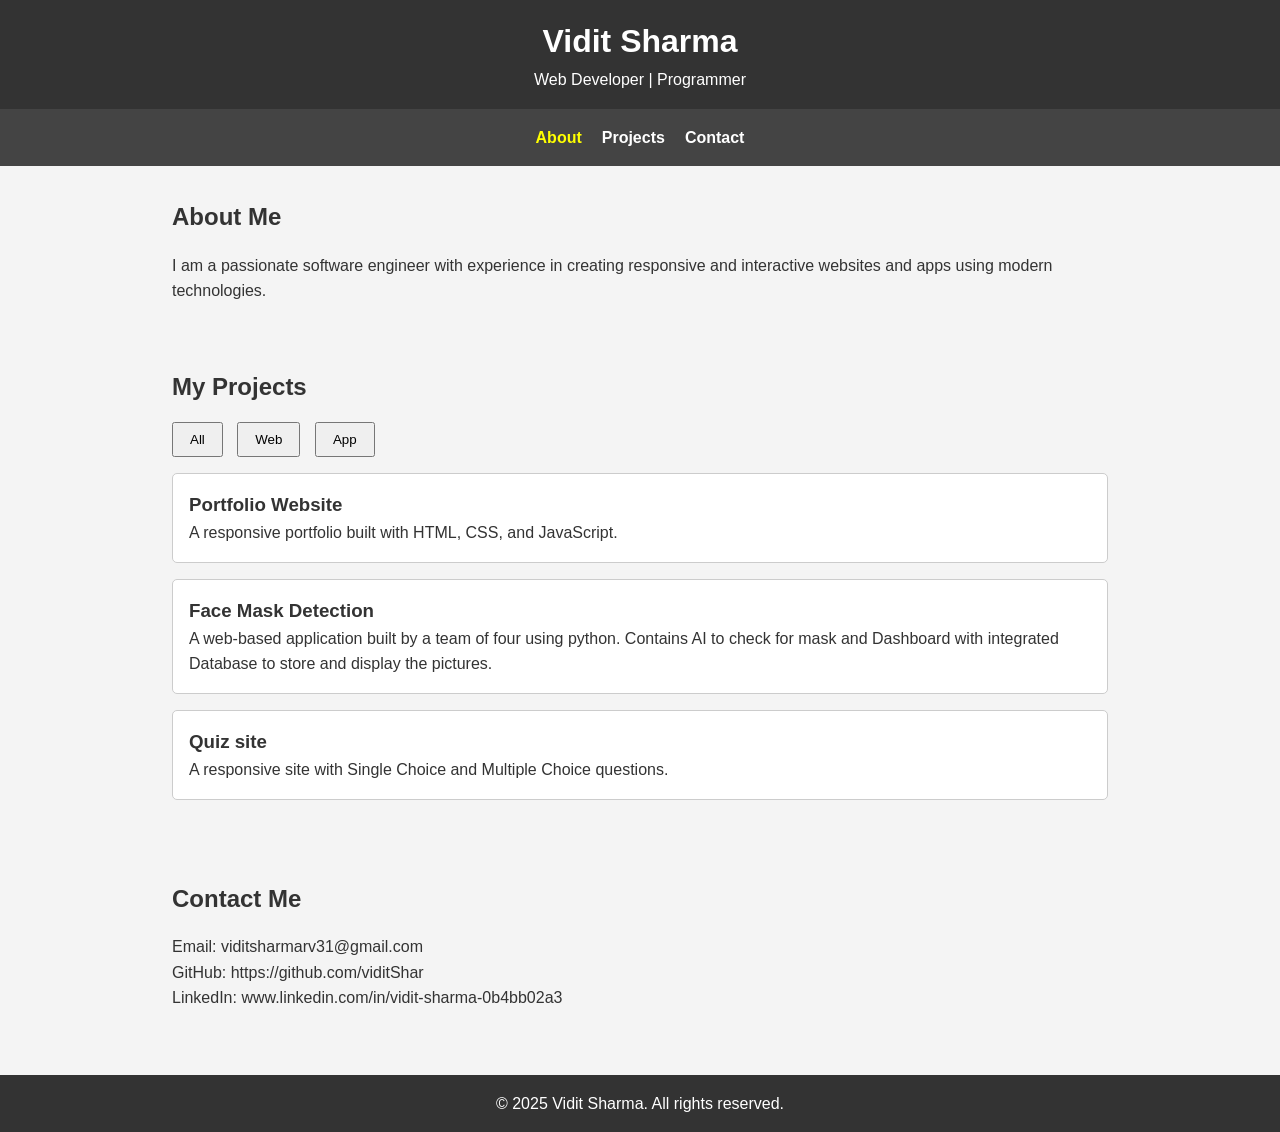
==== index.html @ 53b7d2a4 "Update and rename portfolio.html to index.html" ====
<!DOCTYPE html>
<html lang="en">
<head>
  <meta charset="UTF-8">
  <meta name="viewport" content="width=device-width, initial-scale=1">
  <title>My Portfolio</title>
  <style>
    * {
      margin: 0;
      padding: 0;
      box-sizing: border-box;
    }

    body {
      font-family: 'Segoe UI', Tahoma, Geneva, Verdana, sans-serif;
      background-color: #f4f4f4;
      color: #333;
      line-height: 1.6;
    }

    header {
      background-color: #333;
      color: #fff;
      padding: 1rem 2rem;
      text-align: center;
    }

    nav {
      background: #444;
      display: flex;
      justify-content: center;
      gap: 20px;
      padding: 1rem;
    }

    nav a {
      color: white;
      text-decoration: none;
      font-weight: bold;
    }

    nav a.active {
      color: yellow;
    }

    section {
      padding: 2rem;
      max-width: 1000px;
      margin: auto;
    }

    h2 {
      margin-bottom: 1rem;
      color: #333;
    }

    .projects .project {
      border: 1px solid #ccc;
      padding: 1rem;
      margin-bottom: 1rem;
      border-radius: 5px;
      background-color: #fff;
    }

    .filters {
      margin-bottom: 1rem;
    }

    .filters button {
      margin-right: 10px;
      padding: 0.5rem 1rem;
      cursor: pointer;
    }

    footer {
      background-color: #333;
      color: white;
      text-align: center;
      padding: 1rem;
      margin-top: 2rem;
    }

    @media (max-width: 600px) {
      nav {
        flex-direction: column;
      }
    }
  </style>
</head>
<body>

  <header>
    <h1>Vidit Sharma</h1>
    <p>Web Developer | Programmer</p>
  </header>

  <nav>
    <a href="#about" class="nav-link active">About</a>
    <a href="#projects" class="nav-link">Projects</a>
    <a href="#contact" class="nav-link">Contact</a>
  </nav>

  <section id="about">
    <h2>About Me</h2>
    <p>I am a passionate software engineer with experience in creating responsive and interactive websites and apps using modern technologies.</p>
  </section>

  <section id="projects">
    <h2>My Projects</h2>
    <div class="filters">
      <button onclick="filterProjects('all')">All</button>
      <button onclick="filterProjects('web')">Web</button>
      <button onclick="filterProjects('apps')">App</button>
    </div>
    <div class="projects">
      <div class="project" data-type="web">
        <h3>Portfolio Website</h3>
        <p>A responsive portfolio built with HTML, CSS, and JavaScript.</p>
	
      </div>
      <div class="project" data-type="apps">
        <h3>Face Mask Detection</h3>
        <p>A web-based application built by a team of four using python. Contains AI to check for mask and Dashboard with integrated Database to store and display the pictures.</p>
      </div>
      <div class="project" data-type="web">
        <h3>Quiz site</h3>
   	<p>A responsive site with Single Choice and Multiple Choice questions.</p>
      </div>
    </div>
  </section>

  <section id="contact">
    <h2>Contact Me</h2>
    <p>Email: viditsharmarv31@gmail.com</p>
    <p><a href="https://github.com/viditShar" style="text-decoration: none; color: inherit;">GitHub: https://github.com/viditShar</a></p>
    <p><a href="www.linkedin.com/in/vidit-sharma-0b4bb02a3" style="text-decoration: none; color: inherit;">LinkedIn: www.linkedin.com/in/vidit-sharma-0b4bb02a3</a></p>
  </section>

  <footer>
    <p>&copy; 2025 Vidit Sharma. All rights reserved.</p>
  </footer>

  <script>
    // Navigation highlight
    const links = document.querySelectorAll('.nav-link');
    links.forEach(link => {
      link.addEventListener('click', function() {
        links.forEach(l => l.classList.remove('active'));
        this.classList.add('active');
      });
    });

    // Project filter
    function filterProjects(type) {
      const projects = document.querySelectorAll('.project');
      projects.forEach(project => {
        if (type === 'all' || project.dataset.type === type) {
          project.style.display = 'block';
        } else {
          project.style.display = 'none';
        }
      });
    }
  </script>
</body>
</html>
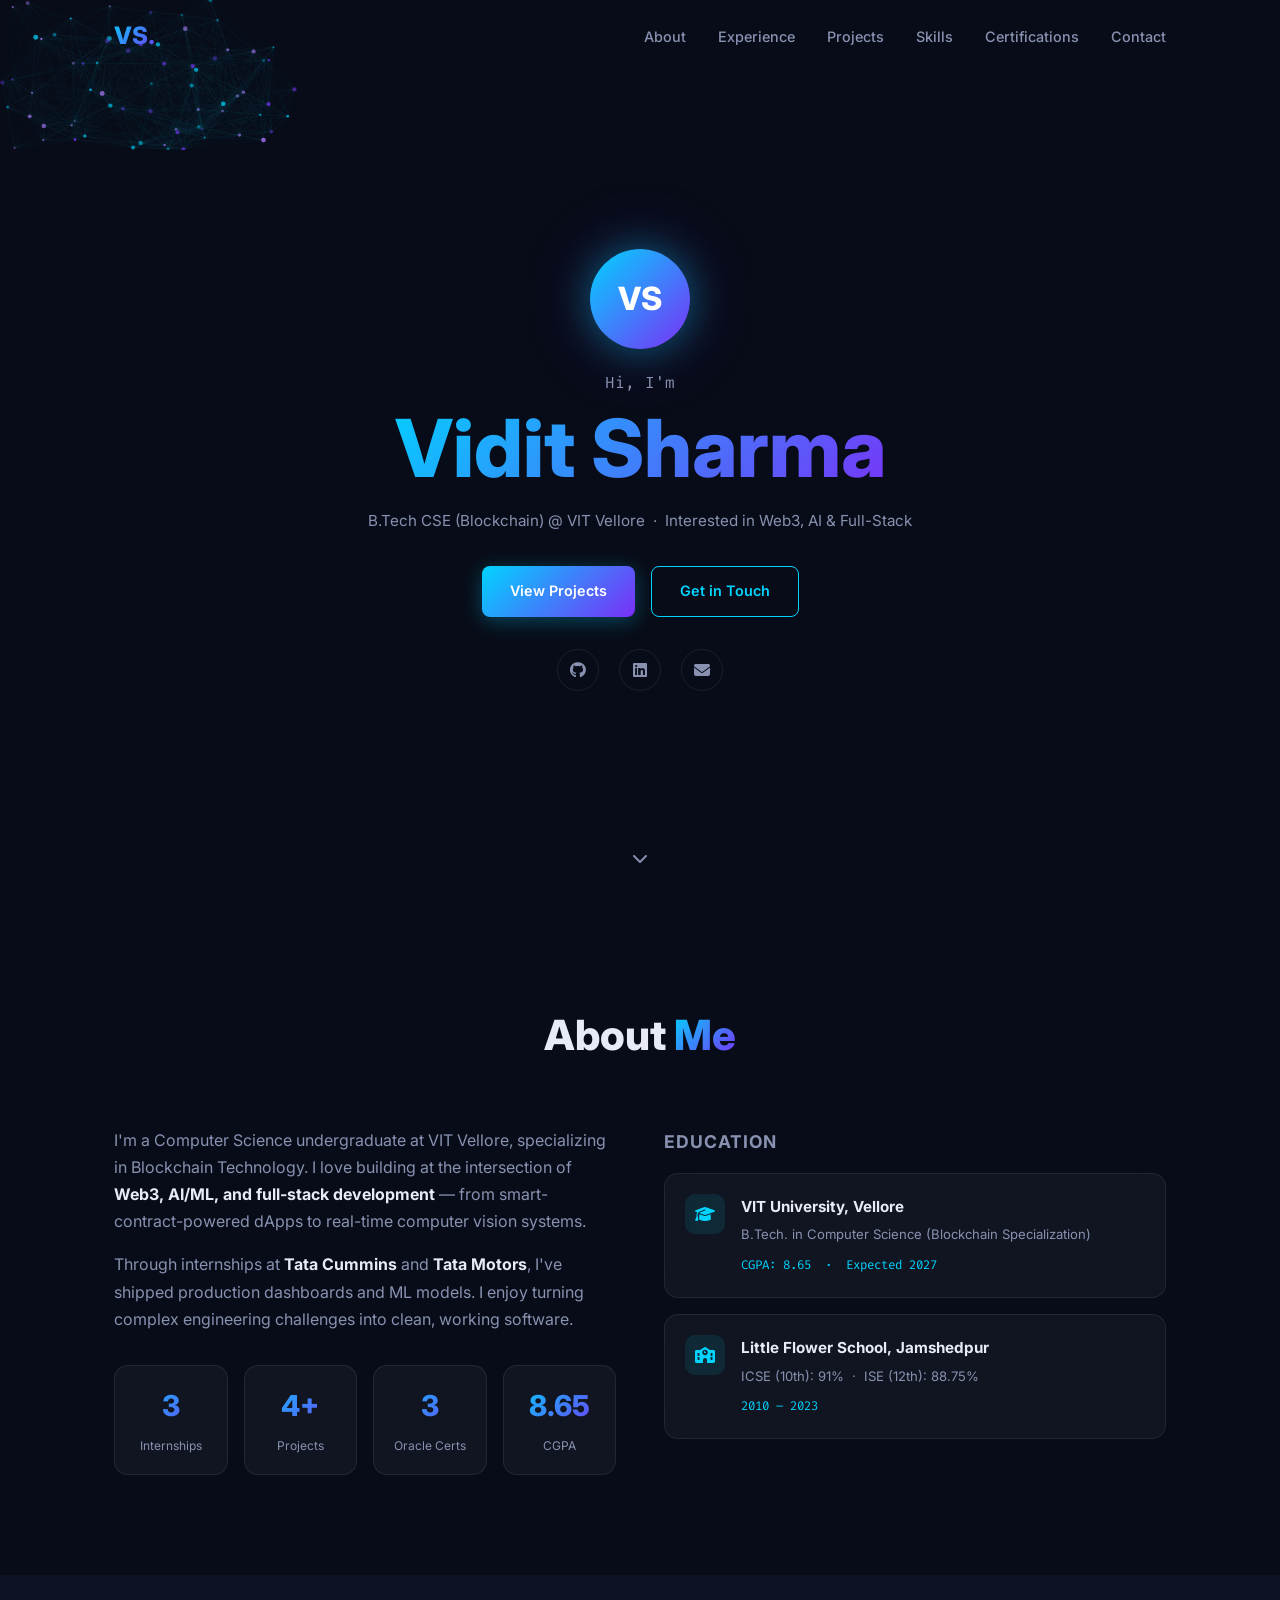
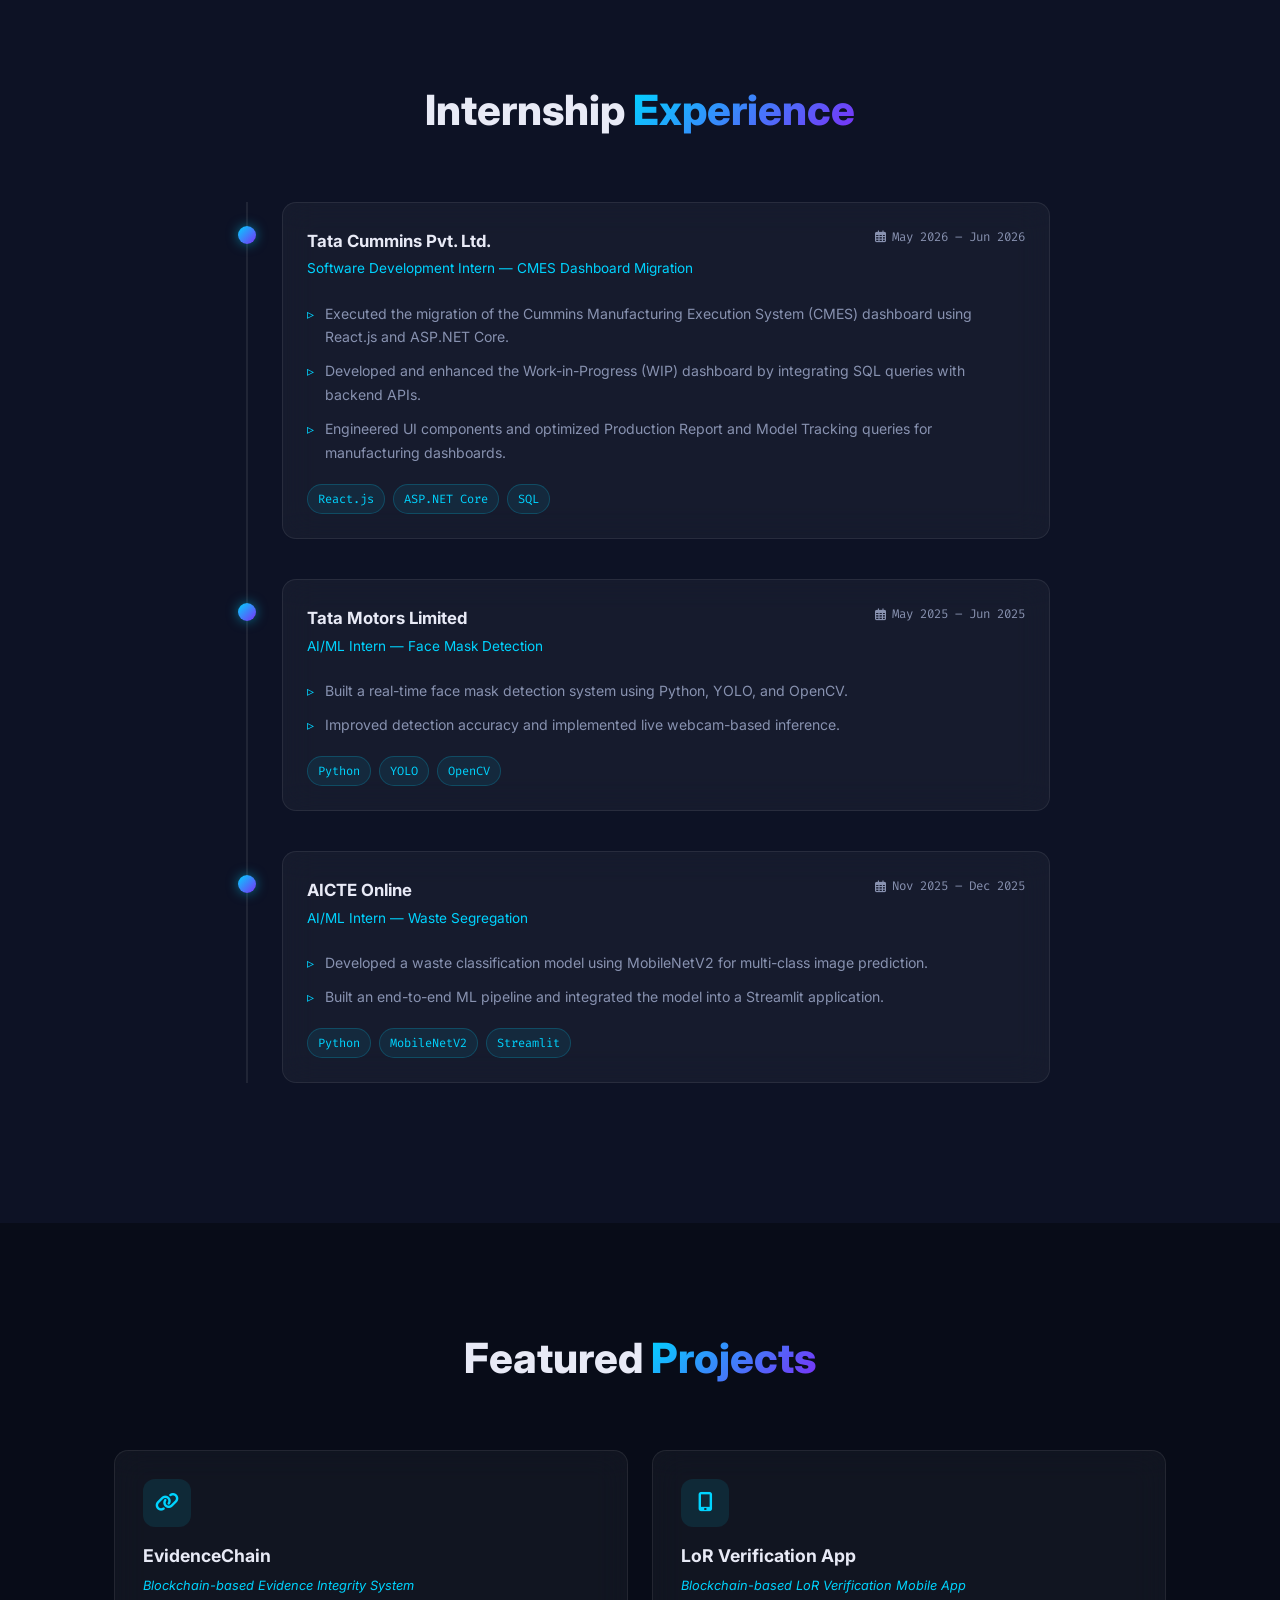
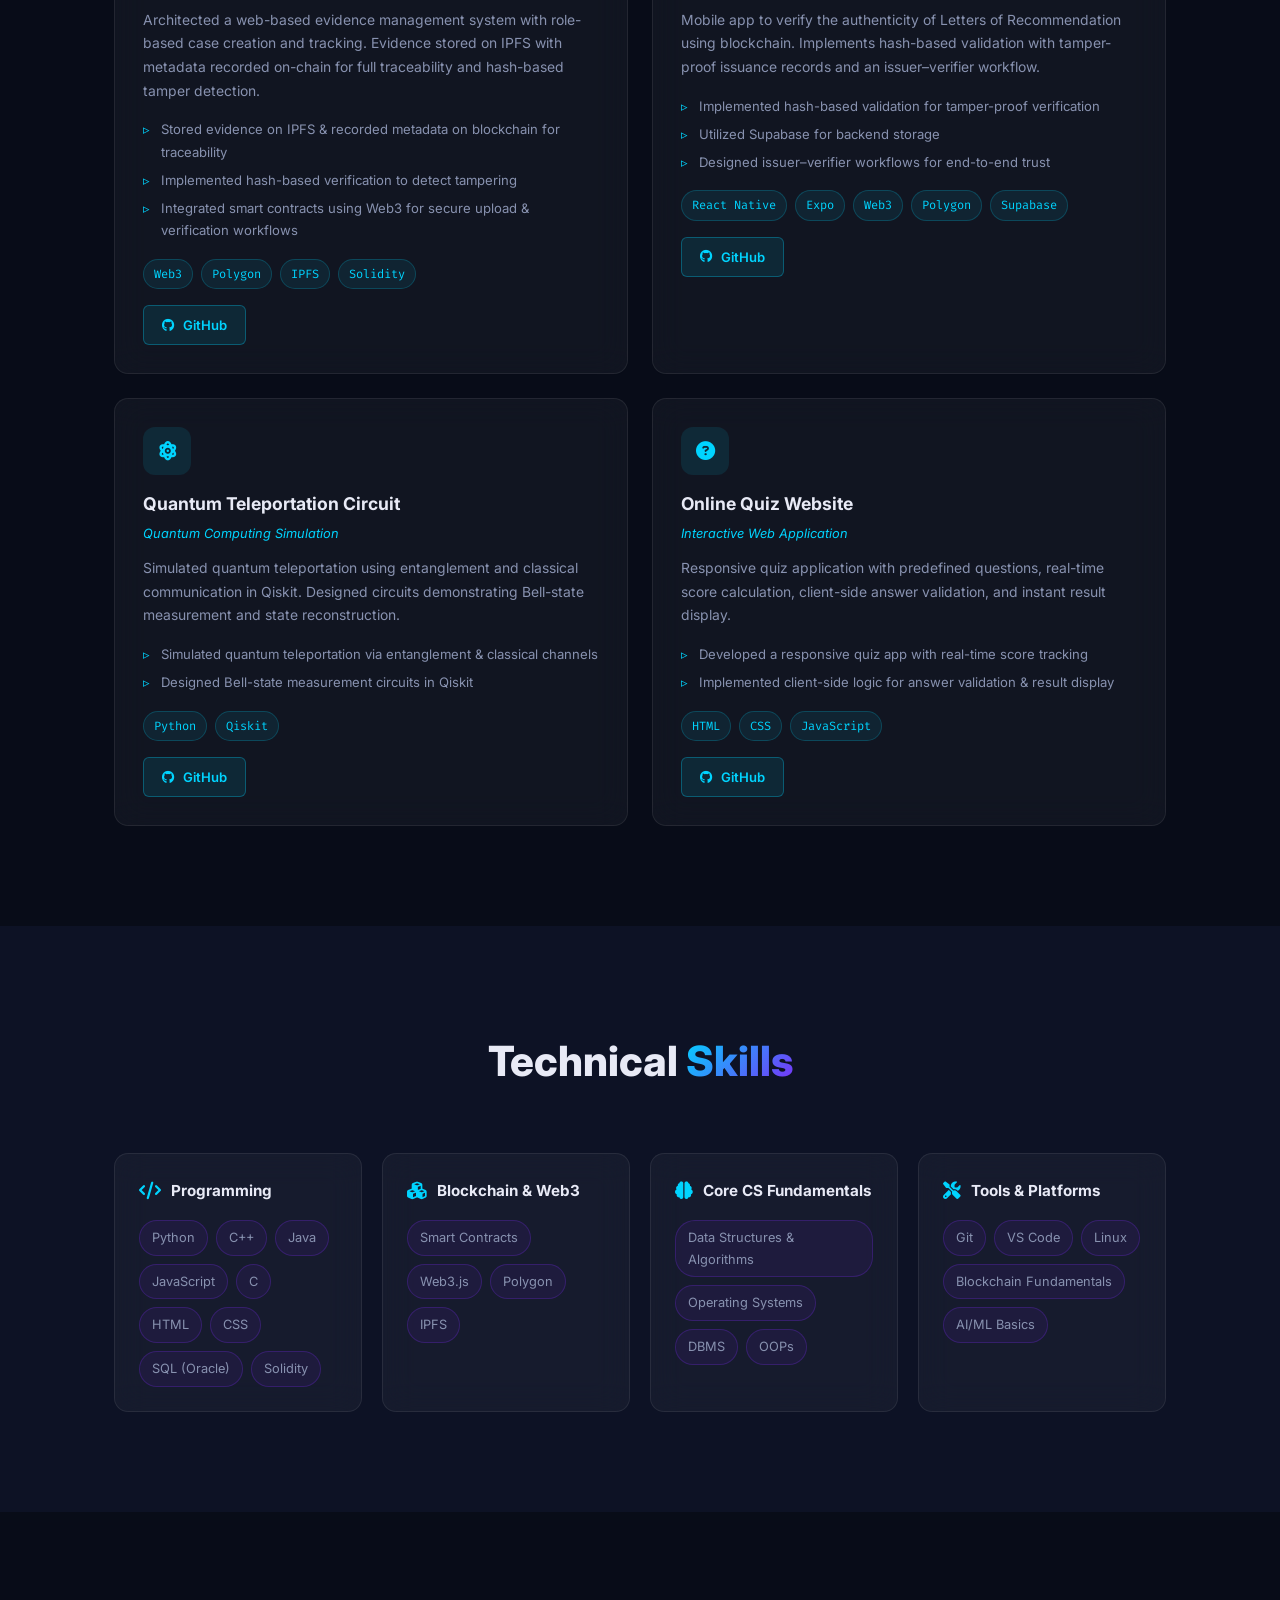
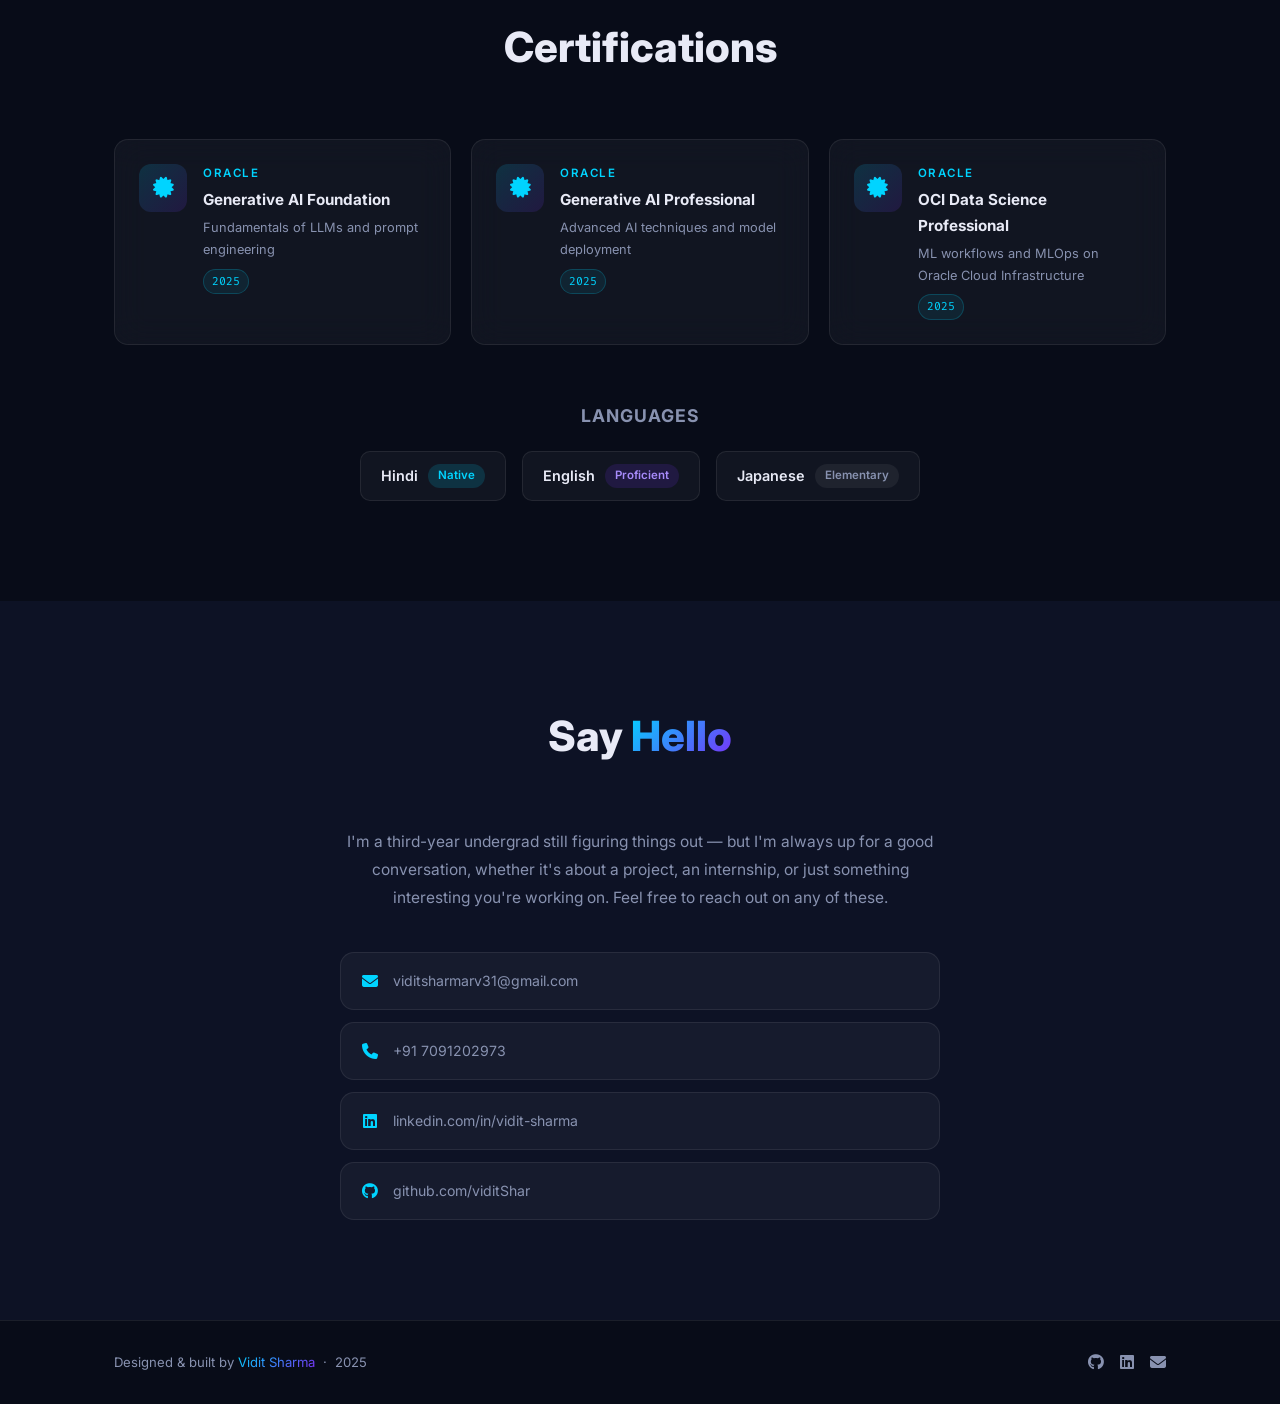
==== commit 56b587da: "Add files via upload" ====
--- a/index.html
+++ b/index.html
@@ -1,166 +1,429 @@
 <!DOCTYPE html>
 <html lang="en">
 <head>
-  <meta charset="UTF-8">
-  <meta name="viewport" content="width=device-width, initial-scale=1">
-  <title>My Portfolio</title>
-  <style>
-    * {
-      margin: 0;
-      padding: 0;
-      box-sizing: border-box;
-    }
-
-    body {
-      font-family: 'Segoe UI', Tahoma, Geneva, Verdana, sans-serif;
-      background-color: #f4f4f4;
-      color: #333;
-      line-height: 1.6;
-    }
-
-    header {
-      background-color: #333;
-      color: #fff;
-      padding: 1rem 2rem;
-      text-align: center;
-    }
-
-    nav {
-      background: #444;
-      display: flex;
-      justify-content: center;
-      gap: 20px;
-      padding: 1rem;
-    }
-
-    nav a {
-      color: white;
-      text-decoration: none;
-      font-weight: bold;
-    }
-
-    nav a.active {
-      color: yellow;
-    }
-
-    section {
-      padding: 2rem;
-      max-width: 1000px;
-      margin: auto;
-    }
-
-    h2 {
-      margin-bottom: 1rem;
-      color: #333;
-    }
-
-    .projects .project {
-      border: 1px solid #ccc;
-      padding: 1rem;
-      margin-bottom: 1rem;
-      border-radius: 5px;
-      background-color: #fff;
-    }
-
-    .filters {
-      margin-bottom: 1rem;
-    }
-
-    .filters button {
-      margin-right: 10px;
-      padding: 0.5rem 1rem;
-      cursor: pointer;
-    }
-
-    footer {
-      background-color: #333;
-      color: white;
-      text-align: center;
-      padding: 1rem;
-      margin-top: 2rem;
-    }
-
-    @media (max-width: 600px) {
-      nav {
-        flex-direction: column;
-      }
-    }
-  </style>
+  <meta charset="UTF-8" />
+  <meta name="viewport" content="width=device-width, initial-scale=1.0" />
+  <title>Vidit Sharma — Portfolio</title>
+  <link rel="preconnect" href="https://fonts.googleapis.com" />
+  <link rel="preconnect" href="https://fonts.gstatic.com" crossorigin />
+  <link href="https://fonts.googleapis.com/css2?family=Inter:wght@300;400;500;600;700;800&family=Fira+Code:wght@400;500&display=swap" rel="stylesheet" />
+  <link rel="stylesheet" href="https://cdnjs.cloudflare.com/ajax/libs/font-awesome/6.5.0/css/all.min.css" />
+  <link rel="stylesheet" href="style.css" />
 </head>
 <body>
 
-  <header>
-    <h1>Vidit Sharma</h1>
-    <p>Web Developer | Programmer</p>
-  </header>
-
-  <nav>
-    <a href="#about" class="nav-link active">About</a>
-    <a href="#projects" class="nav-link">Projects</a>
-    <a href="#contact" class="nav-link">Contact</a>
+  <!-- NAVBAR -->
+  <nav id="navbar">
+    <div class="nav-container">
+      <a href="#hero" class="nav-logo">VS<span class="dot">.</span></a>
+      <ul class="nav-links" id="nav-links">
+        <li><a href="#about">About</a></li>
+        <li><a href="#experience">Experience</a></li>
+        <li><a href="#projects">Projects</a></li>
+        <li><a href="#skills">Skills</a></li>
+        <li><a href="#certifications">Certifications</a></li>
+        <li><a href="#contact">Contact</a></li>
+      </ul>
+      <button class="hamburger" id="hamburger" aria-label="Toggle menu">
+        <span></span><span></span><span></span>
+      </button>
+    </div>
   </nav>
 
-  <section id="about">
-    <h2>About Me</h2>
-    <p>I am a passionate software engineer with experience in creating responsive and interactive websites and apps using modern technologies.</p>
-  </section>
-
-  <section id="projects">
-    <h2>My Projects</h2>
-    <div class="filters">
-      <button onclick="filterProjects('all')">All</button>
-      <button onclick="filterProjects('web')">Web</button>
-      <button onclick="filterProjects('apps')">App</button>
-    </div>
-    <div class="projects">
-      <div class="project" data-type="web">
-        <h3>Portfolio Website</h3>
-        <p>A responsive portfolio built with HTML, CSS, and JavaScript.</p>
-	
-      </div>
-      <div class="project" data-type="apps">
-        <h3>Face Mask Detection</h3>
-        <p>A web-based application built by a team of four using python. Contains AI to check for mask and Dashboard with integrated Database to store and display the pictures.</p>
-      </div>
-      <div class="project" data-type="web">
-        <h3>Quiz site</h3>
-   	<p>A responsive site with Single Choice and Multiple Choice questions.</p>
-      </div>
-    </div>
-  </section>
-
-  <section id="contact">
-    <h2>Contact Me</h2>
-    <p>Email: viditsharmarv31@gmail.com</p>
-    <p><a href="https://github.com/viditShar" style="text-decoration: none; color: inherit;">GitHub: https://github.com/viditShar</a></p>
-    <p><a href="www.linkedin.com/in/vidit-sharma-0b4bb02a3" style="text-decoration: none; color: inherit;">LinkedIn: www.linkedin.com/in/vidit-sharma-0b4bb02a3</a></p>
-  </section>
-
+  <!-- HERO -->
+  <section id="hero">
+    <canvas id="particles-canvas"></canvas>
+    <div class="hero-content">
+      <div class="hero-avatar">VS</div>
+      <p class="hero-greeting">Hi, I'm</p>
+      <h1 class="hero-name">Vidit Sharma</h1>
+      <p class="hero-tagline">
+        B.Tech CSE (Blockchain) @ VIT Vellore &nbsp;·&nbsp; Interested in Web3, AI & Full-Stack
+      </p>
+      <div class="hero-cta">
+        <a href="#projects" class="btn btn-primary">View Projects</a>
+        <a href="mailto:viditsharmarv31@gmail.com" class="btn btn-outline">Get in Touch</a>
+      </div>
+      <div class="hero-socials">
+        <a href="https://github.com/viditShar" target="_blank" rel="noopener" aria-label="GitHub"><i class="fab fa-github"></i></a>
+        <a href="https://linkedin.com/in/vidit-sharma" target="_blank" rel="noopener" aria-label="LinkedIn"><i class="fab fa-linkedin"></i></a>
+        <a href="mailto:viditsharmarv31@gmail.com" aria-label="Email"><i class="fas fa-envelope"></i></a>
+      </div>
+    </div>
+    <div class="scroll-indicator"><i class="fas fa-chevron-down"></i></div>
+  </section>
+
+  <!-- ABOUT -->
+  <section id="about" class="section">
+    <div class="container">
+      <h2 class="section-title reveal">About <span class="accent">Me</span></h2>
+      <div class="about-grid">
+        <div class="about-text reveal">
+          <p>
+            I'm a Computer Science undergraduate at VIT Vellore, specializing in Blockchain Technology.
+            I love building at the intersection of <strong>Web3, AI/ML, and full-stack development</strong> —
+            from smart-contract-powered dApps to real-time computer vision systems.
+          </p>
+          <p>
+            Through internships at <strong>Tata Cummins</strong> and <strong>Tata Motors</strong>, I've shipped
+            production dashboards and ML models. I enjoy turning complex engineering challenges
+            into clean, working software.
+          </p>
+          <div class="about-stats">
+            <div class="stat"><span class="stat-num">3</span><span class="stat-label">Internships</span></div>
+            <div class="stat"><span class="stat-num">4+</span><span class="stat-label">Projects</span></div>
+            <div class="stat"><span class="stat-num">3</span><span class="stat-label">Oracle Certs</span></div>
+            <div class="stat"><span class="stat-num">8.65</span><span class="stat-label">CGPA</span></div>
+          </div>
+        </div>
+        <div class="education reveal">
+          <h3>Education</h3>
+          <div class="edu-card glass">
+            <div class="edu-icon"><i class="fas fa-graduation-cap"></i></div>
+            <div class="edu-info">
+              <h4>VIT University, Vellore</h4>
+              <p>B.Tech. in Computer Science (Blockchain Specialization)</p>
+              <span class="edu-meta">CGPA: 8.65 &nbsp;·&nbsp; Expected 2027</span>
+            </div>
+          </div>
+          <div class="edu-card glass">
+            <div class="edu-icon"><i class="fas fa-school"></i></div>
+            <div class="edu-info">
+              <h4>Little Flower School, Jamshedpur</h4>
+              <p>ICSE (10th): 91% &nbsp;·&nbsp; ISE (12th): 88.75%</p>
+              <span class="edu-meta">2010 – 2023</span>
+            </div>
+          </div>
+        </div>
+      </div>
+    </div>
+  </section>
+
+  <!-- EXPERIENCE -->
+  <section id="experience" class="section section-alt">
+    <div class="container">
+      <h2 class="section-title reveal">Internship <span class="accent">Experience</span></h2>
+      <div class="timeline">
+
+        <div class="timeline-item reveal">
+          <div class="timeline-dot"></div>
+          <div class="timeline-card glass">
+            <div class="timeline-header">
+              <div>
+                <h3>Tata Cummins Pvt. Ltd.</h3>
+                <p class="timeline-role">Software Development Intern — CMES Dashboard Migration</p>
+              </div>
+              <span class="timeline-date"><i class="far fa-calendar-alt"></i> May 2026 – Jun 2026</span>
+            </div>
+            <ul class="timeline-bullets">
+              <li>Executed the migration of the Cummins Manufacturing Execution System (CMES) dashboard using React.js and ASP.NET Core.</li>
+              <li>Developed and enhanced the Work-in-Progress (WIP) dashboard by integrating SQL queries with backend APIs.</li>
+              <li>Engineered UI components and optimized Production Report and Model Tracking queries for manufacturing dashboards.</li>
+            </ul>
+            <div class="tech-tags">
+              <span class="tag">React.js</span><span class="tag">ASP.NET Core</span><span class="tag">SQL</span>
+            </div>
+          </div>
+        </div>
+
+        <div class="timeline-item reveal">
+          <div class="timeline-dot"></div>
+          <div class="timeline-card glass">
+            <div class="timeline-header">
+              <div>
+                <h3>Tata Motors Limited</h3>
+                <p class="timeline-role">AI/ML Intern — Face Mask Detection</p>
+              </div>
+              <span class="timeline-date"><i class="far fa-calendar-alt"></i> May 2025 – Jun 2025</span>
+            </div>
+            <ul class="timeline-bullets">
+              <li>Built a real-time face mask detection system using Python, YOLO, and OpenCV.</li>
+              <li>Improved detection accuracy and implemented live webcam-based inference.</li>
+            </ul>
+            <div class="tech-tags">
+              <span class="tag">Python</span><span class="tag">YOLO</span><span class="tag">OpenCV</span>
+            </div>
+          </div>
+        </div>
+
+        <div class="timeline-item reveal">
+          <div class="timeline-dot"></div>
+          <div class="timeline-card glass">
+            <div class="timeline-header">
+              <div>
+                <h3>AICTE Online</h3>
+                <p class="timeline-role">AI/ML Intern — Waste Segregation</p>
+              </div>
+              <span class="timeline-date"><i class="far fa-calendar-alt"></i> Nov 2025 – Dec 2025</span>
+            </div>
+            <ul class="timeline-bullets">
+              <li>Developed a waste classification model using MobileNetV2 for multi-class image prediction.</li>
+              <li>Built an end-to-end ML pipeline and integrated the model into a Streamlit application.</li>
+            </ul>
+            <div class="tech-tags">
+              <span class="tag">Python</span><span class="tag">MobileNetV2</span><span class="tag">Streamlit</span>
+            </div>
+          </div>
+        </div>
+
+      </div>
+    </div>
+  </section>
+
+  <!-- PROJECTS -->
+  <section id="projects" class="section">
+    <div class="container">
+      <h2 class="section-title reveal">Featured <span class="accent">Projects</span></h2>
+      <div class="projects-grid">
+
+        <div class="project-card glass reveal">
+          <div class="project-icon"><i class="fas fa-link"></i></div>
+          <h3>EvidenceChain</h3>
+          <p class="project-subtitle">Blockchain-based Evidence Integrity System</p>
+          <p class="project-desc">
+            Architected a web-based evidence management system with role-based case creation and tracking.
+            Evidence stored on IPFS with metadata recorded on-chain for full traceability and hash-based tamper detection.
+          </p>
+          <ul class="project-highlights">
+            <li>Stored evidence on IPFS & recorded metadata on blockchain for traceability</li>
+            <li>Implemented hash-based verification to detect tampering</li>
+            <li>Integrated smart contracts using Web3 for secure upload & verification workflows</li>
+          </ul>
+          <div class="tech-tags">
+            <span class="tag">Web3</span><span class="tag">Polygon</span><span class="tag">IPFS</span><span class="tag">Solidity</span>
+          </div>
+          <div class="project-links">
+            <a href="https://github.com/viditShar" target="_blank" rel="noopener" class="btn btn-sm"><i class="fab fa-github"></i> GitHub</a>
+          </div>
+        </div>
+
+        <div class="project-card glass reveal">
+          <div class="project-icon"><i class="fas fa-mobile-alt"></i></div>
+          <h3>LoR Verification App</h3>
+          <p class="project-subtitle">Blockchain-based LoR Verification Mobile App</p>
+          <p class="project-desc">
+            Mobile app to verify the authenticity of Letters of Recommendation using blockchain.
+            Implements hash-based validation with tamper-proof issuance records and an issuer–verifier workflow.
+          </p>
+          <ul class="project-highlights">
+            <li>Implemented hash-based validation for tamper-proof verification</li>
+            <li>Utilized Supabase for backend storage</li>
+            <li>Designed issuer–verifier workflows for end-to-end trust</li>
+          </ul>
+          <div class="tech-tags">
+            <span class="tag">React Native</span><span class="tag">Expo</span><span class="tag">Web3</span><span class="tag">Polygon</span><span class="tag">Supabase</span>
+          </div>
+          <div class="project-links">
+            <a href="https://github.com/viditShar" target="_blank" rel="noopener" class="btn btn-sm"><i class="fab fa-github"></i> GitHub</a>
+          </div>
+        </div>
+
+        <div class="project-card glass reveal">
+          <div class="project-icon"><i class="fas fa-atom"></i></div>
+          <h3>Quantum Teleportation Circuit</h3>
+          <p class="project-subtitle">Quantum Computing Simulation</p>
+          <p class="project-desc">
+            Simulated quantum teleportation using entanglement and classical communication in Qiskit.
+            Designed circuits demonstrating Bell-state measurement and state reconstruction.
+          </p>
+          <ul class="project-highlights">
+            <li>Simulated quantum teleportation via entanglement & classical channels</li>
+            <li>Designed Bell-state measurement circuits in Qiskit</li>
+          </ul>
+          <div class="tech-tags">
+            <span class="tag">Python</span><span class="tag">Qiskit</span>
+          </div>
+          <div class="project-links">
+            <a href="https://github.com/viditShar" target="_blank" rel="noopener" class="btn btn-sm"><i class="fab fa-github"></i> GitHub</a>
+          </div>
+        </div>
+
+        <div class="project-card glass reveal">
+          <div class="project-icon"><i class="fas fa-question-circle"></i></div>
+          <h3>Online Quiz Website</h3>
+          <p class="project-subtitle">Interactive Web Application</p>
+          <p class="project-desc">
+            Responsive quiz application with predefined questions, real-time score calculation,
+            client-side answer validation, and instant result display.
+          </p>
+          <ul class="project-highlights">
+            <li>Developed a responsive quiz app with real-time score tracking</li>
+            <li>Implemented client-side logic for answer validation & result display</li>
+          </ul>
+          <div class="tech-tags">
+            <span class="tag">HTML</span><span class="tag">CSS</span><span class="tag">JavaScript</span>
+          </div>
+          <div class="project-links">
+            <a href="https://github.com/viditShar" target="_blank" rel="noopener" class="btn btn-sm"><i class="fab fa-github"></i> GitHub</a>
+          </div>
+        </div>
+
+      </div>
+    </div>
+  </section>
+
+  <!-- SKILLS -->
+  <section id="skills" class="section section-alt">
+    <div class="container">
+      <h2 class="section-title reveal">Technical <span class="accent">Skills</span></h2>
+      <div class="skills-grid">
+
+        <div class="skill-group glass reveal">
+          <div class="skill-group-header">
+            <i class="fas fa-code"></i>
+            <h3>Programming</h3>
+          </div>
+          <div class="skill-tags">
+            <span class="skill-tag">Python</span>
+            <span class="skill-tag">C++</span>
+            <span class="skill-tag">Java</span>
+            <span class="skill-tag">JavaScript</span>
+            <span class="skill-tag">C</span>
+            <span class="skill-tag">HTML</span>
+            <span class="skill-tag">CSS</span>
+            <span class="skill-tag">SQL (Oracle)</span>
+            <span class="skill-tag">Solidity</span>
+          </div>
+        </div>
+
+        <div class="skill-group glass reveal">
+          <div class="skill-group-header">
+            <i class="fas fa-cubes"></i>
+            <h3>Blockchain &amp; Web3</h3>
+          </div>
+          <div class="skill-tags">
+            <span class="skill-tag">Smart Contracts</span>
+            <span class="skill-tag">Web3.js</span>
+            <span class="skill-tag">Polygon</span>
+            <span class="skill-tag">IPFS</span>
+          </div>
+        </div>
+
+        <div class="skill-group glass reveal">
+          <div class="skill-group-header">
+            <i class="fas fa-brain"></i>
+            <h3>Core CS Fundamentals</h3>
+          </div>
+          <div class="skill-tags">
+            <span class="skill-tag">Data Structures &amp; Algorithms</span>
+            <span class="skill-tag">Operating Systems</span>
+            <span class="skill-tag">DBMS</span>
+            <span class="skill-tag">OOPs</span>
+          </div>
+        </div>
+
+        <div class="skill-group glass reveal">
+          <div class="skill-group-header">
+            <i class="fas fa-tools"></i>
+            <h3>Tools &amp; Platforms</h3>
+          </div>
+          <div class="skill-tags">
+            <span class="skill-tag">Git</span>
+            <span class="skill-tag">VS Code</span>
+            <span class="skill-tag">Linux</span>
+            <span class="skill-tag">Blockchain Fundamentals</span>
+            <span class="skill-tag">AI/ML Basics</span>
+          </div>
+        </div>
+
+      </div>
+    </div>
+  </section>
+
+  <!-- CERTIFICATIONS -->
+  <section id="certifications" class="section">
+    <div class="container">
+      <h2 class="section-title reveal">Certifications</h2>
+      <div class="certs-grid">
+
+        <div class="cert-card glass reveal">
+          <div class="cert-badge"><i class="fas fa-certificate"></i></div>
+          <div class="cert-info">
+            <span class="cert-issuer">Oracle</span>
+            <h3>Generative AI Foundation</h3>
+            <p>Fundamentals of LLMs and prompt engineering</p>
+            <span class="cert-year">2025</span>
+          </div>
+        </div>
+
+        <div class="cert-card glass reveal">
+          <div class="cert-badge"><i class="fas fa-certificate"></i></div>
+          <div class="cert-info">
+            <span class="cert-issuer">Oracle</span>
+            <h3>Generative AI Professional</h3>
+            <p>Advanced AI techniques and model deployment</p>
+            <span class="cert-year">2025</span>
+          </div>
+        </div>
+
+        <div class="cert-card glass reveal">
+          <div class="cert-badge"><i class="fas fa-certificate"></i></div>
+          <div class="cert-info">
+            <span class="cert-issuer">Oracle</span>
+            <h3>OCI Data Science Professional</h3>
+            <p>ML workflows and MLOps on Oracle Cloud Infrastructure</p>
+            <span class="cert-year">2025</span>
+          </div>
+        </div>
+
+      </div>
+
+      <!-- Languages -->
+      <div class="languages-section reveal">
+        <h3>Languages</h3>
+        <div class="languages-list">
+          <div class="lang-item"><span class="lang-name">Hindi</span><span class="lang-level native">Native</span></div>
+          <div class="lang-item"><span class="lang-name">English</span><span class="lang-level proficient">Proficient</span></div>
+          <div class="lang-item"><span class="lang-name">Japanese</span><span class="lang-level elementary">Elementary</span></div>
+        </div>
+      </div>
+    </div>
+  </section>
+
+  <!-- CONTACT -->
+  <section id="contact" class="section section-alt">
+    <div class="container">
+      <h2 class="section-title reveal">Say <span class="accent">Hello</span></h2>
+      <div class="contact-centered reveal">
+        <p class="contact-blurb">
+          I'm a third-year undergrad still figuring things out — but I'm always up for a good conversation,
+          whether it's about a project, an internship, or just something interesting you're working on.
+          Feel free to reach out on any of these.
+        </p>
+        <div class="contact-links-row">
+          <a href="mailto:viditsharmarv31@gmail.com" class="contact-link">
+            <i class="fas fa-envelope"></i>
+            <span>viditsharmarv31@gmail.com</span>
+          </a>
+          <a href="tel:+917091202973" class="contact-link">
+            <i class="fas fa-phone"></i>
+            <span>+91 7091202973</span>
+          </a>
+          <a href="https://linkedin.com/in/vidit-sharma" target="_blank" rel="noopener" class="contact-link">
+            <i class="fab fa-linkedin"></i>
+            <span>linkedin.com/in/vidit-sharma</span>
+          </a>
+          <a href="https://github.com/viditShar" target="_blank" rel="noopener" class="contact-link">
+            <i class="fab fa-github"></i>
+            <span>github.com/viditShar</span>
+          </a>
+        </div>
+      </div>
+    </div>
+  </section>
+
+  <!-- FOOTER -->
   <footer>
-    <p>&copy; 2025 Vidit Sharma. All rights reserved.</p>
+    <div class="container">
+      <p>Designed &amp; built by <span class="accent">Vidit Sharma</span> &nbsp;·&nbsp; 2025</p>
+      <div class="footer-socials">
+        <a href="https://github.com/viditShar" target="_blank" rel="noopener" aria-label="GitHub"><i class="fab fa-github"></i></a>
+        <a href="https://linkedin.com/in/vidit-sharma" target="_blank" rel="noopener" aria-label="LinkedIn"><i class="fab fa-linkedin"></i></a>
+        <a href="mailto:viditsharmarv31@gmail.com" aria-label="Email"><i class="fas fa-envelope"></i></a>
+      </div>
+    </div>
   </footer>
 
-  <script>
-    // Navigation highlight
-    const links = document.querySelectorAll('.nav-link');
-    links.forEach(link => {
-      link.addEventListener('click', function() {
-        links.forEach(l => l.classList.remove('active'));
-        this.classList.add('active');
-      });
-    });
-
-    // Project filter
-    function filterProjects(type) {
-      const projects = document.querySelectorAll('.project');
-      projects.forEach(project => {
-        if (type === 'all' || project.dataset.type === type) {
-          project.style.display = 'block';
-        } else {
-          project.style.display = 'none';
-        }
-      });
-    }
-  </script>
+  <script src="script.js"></script>
 </body>
 </html>
--- a/style.css
+++ b/style.css
@@ -0,0 +1,552 @@
+/* =============================================
+   ROOT & RESET
+   ============================================= */
+*, *::before, *::after { box-sizing: border-box; margin: 0; padding: 0; }
+
+:root {
+  --bg-primary:   #080c18;
+  --bg-secondary: #0d1225;
+  --bg-card:      rgba(255,255,255,0.04);
+  --border:       rgba(255,255,255,0.08);
+  --accent1:      #00d4ff;
+  --accent2:      #7b2ff7;
+  --accent-grad:  linear-gradient(135deg, #00d4ff, #7b2ff7);
+  --text-primary: #e8eaf6;
+  --text-secondary: #8892b0;
+  --font-main:    'Inter', sans-serif;
+  --font-code:    'Fira Code', monospace;
+  --radius:       14px;
+  --transition:   0.3s ease;
+  --shadow:       0 8px 32px rgba(0,0,0,0.4);
+}
+
+html { scroll-behavior: smooth; }
+
+body {
+  font-family: var(--font-main);
+  background: var(--bg-primary);
+  color: var(--text-primary);
+  line-height: 1.7;
+  overflow-x: hidden;
+}
+
+a { color: inherit; text-decoration: none; }
+ul { list-style: none; }
+img { max-width: 100%; }
+
+/* =============================================
+   UTILITY
+   ============================================= */
+.container { max-width: 1100px; margin: 0 auto; padding: 0 24px; }
+.accent { background: var(--accent-grad); -webkit-background-clip: text; -webkit-text-fill-color: transparent; background-clip: text; }
+
+.glass {
+  background: var(--bg-card);
+  border: 1px solid var(--border);
+  backdrop-filter: blur(16px);
+  -webkit-backdrop-filter: blur(16px);
+  border-radius: var(--radius);
+}
+
+.btn {
+  display: inline-flex;
+  align-items: center;
+  gap: 8px;
+  padding: 12px 28px;
+  border-radius: 8px;
+  font-size: 0.9rem;
+  font-weight: 600;
+  cursor: pointer;
+  transition: all var(--transition);
+  border: none;
+  text-decoration: none;
+}
+.btn-primary {
+  background: var(--accent-grad);
+  color: #fff;
+  box-shadow: 0 4px 20px rgba(0,212,255,0.3);
+}
+.btn-primary:hover { transform: translateY(-2px); box-shadow: 0 8px 28px rgba(0,212,255,0.45); }
+
+.btn-outline {
+  background: transparent;
+  color: var(--accent1);
+  border: 1.5px solid var(--accent1);
+}
+.btn-outline:hover { background: rgba(0,212,255,0.1); transform: translateY(-2px); }
+
+.btn-sm {
+  padding: 8px 18px;
+  font-size: 0.82rem;
+  background: rgba(0,212,255,0.1);
+  color: var(--accent1);
+  border: 1px solid rgba(0,212,255,0.3);
+  border-radius: 6px;
+}
+.btn-sm:hover { background: rgba(0,212,255,0.2); }
+
+.btn-full { width: 100%; justify-content: center; }
+
+.section { padding: 100px 0; }
+.section-alt { background: var(--bg-secondary); }
+
+.section-title {
+  font-size: clamp(1.8rem, 4vw, 2.6rem);
+  font-weight: 800;
+  margin-bottom: 56px;
+  text-align: center;
+}
+
+/* reveal animation */
+.reveal {
+  opacity: 0;
+  transform: translateY(30px);
+  transition: opacity 0.6s ease, transform 0.6s ease;
+}
+.reveal.visible {
+  opacity: 1;
+  transform: translateY(0);
+}
+
+/* tech tags */
+.tech-tags { display: flex; flex-wrap: wrap; gap: 8px; margin-top: 14px; }
+.tag {
+  font-size: 0.75rem;
+  font-family: var(--font-code);
+  padding: 4px 10px;
+  background: rgba(0,212,255,0.08);
+  border: 1px solid rgba(0,212,255,0.2);
+  border-radius: 20px;
+  color: var(--accent1);
+}
+
+/* =============================================
+   NAVBAR
+   ============================================= */
+#navbar {
+  position: fixed;
+  top: 0; left: 0; right: 0;
+  z-index: 1000;
+  padding: 16px 0;
+  transition: background var(--transition), box-shadow var(--transition);
+}
+#navbar.scrolled {
+  background: rgba(8,12,24,0.9);
+  backdrop-filter: blur(20px);
+  -webkit-backdrop-filter: blur(20px);
+  box-shadow: 0 1px 0 var(--border);
+}
+.nav-container {
+  max-width: 1100px; margin: 0 auto; padding: 0 24px;
+  display: flex; align-items: center; justify-content: space-between;
+}
+.nav-logo {
+  font-size: 1.5rem; font-weight: 800;
+  background: var(--accent-grad);
+  -webkit-background-clip: text; -webkit-text-fill-color: transparent; background-clip: text;
+}
+.dot { color: var(--accent1); }
+
+.nav-links {
+  display: flex; gap: 32px;
+}
+.nav-links a {
+  font-size: 0.9rem; font-weight: 500;
+  color: var(--text-secondary);
+  transition: color var(--transition);
+  position: relative;
+}
+.nav-links a::after {
+  content: '';
+  position: absolute; bottom: -4px; left: 0;
+  width: 0; height: 2px;
+  background: var(--accent-grad);
+  transition: width var(--transition);
+}
+.nav-links a:hover, .nav-links a.active { color: var(--text-primary); }
+.nav-links a:hover::after, .nav-links a.active::after { width: 100%; }
+
+.hamburger {
+  display: none;
+  flex-direction: column; gap: 5px;
+  background: none; border: none; cursor: pointer; padding: 4px;
+}
+.hamburger span {
+  display: block; width: 24px; height: 2px;
+  background: var(--text-primary);
+  transition: all var(--transition);
+}
+.hamburger.open span:nth-child(1) { transform: translateY(7px) rotate(45deg); }
+.hamburger.open span:nth-child(2) { opacity: 0; }
+.hamburger.open span:nth-child(3) { transform: translateY(-7px) rotate(-45deg); }
+
+/* =============================================
+   HERO
+   ============================================= */
+#hero {
+  position: relative;
+  min-height: 100vh;
+  display: flex; align-items: center; justify-content: center;
+  overflow: hidden;
+}
+#particles-canvas {
+  position: absolute; inset: 0;
+  pointer-events: none;
+}
+
+.hero-content {
+  position: relative; z-index: 1;
+  text-align: center;
+  padding: 80px 24px 40px;
+}
+
+.hero-avatar {
+  width: 100px; height: 100px;
+  border-radius: 50%;
+  background: var(--accent-grad);
+  display: flex; align-items: center; justify-content: center;
+  font-size: 2rem; font-weight: 800; color: #fff;
+  margin: 0 auto 20px;
+  box-shadow: 0 0 40px rgba(0,212,255,0.4), 0 0 80px rgba(123,47,247,0.2);
+  animation: pulse-glow 3s ease-in-out infinite;
+}
+@keyframes pulse-glow {
+  0%, 100% { box-shadow: 0 0 40px rgba(0,212,255,0.4), 0 0 80px rgba(123,47,247,0.2); }
+  50%       { box-shadow: 0 0 60px rgba(0,212,255,0.6), 0 0 120px rgba(123,47,247,0.35); }
+}
+
+.hero-greeting { color: var(--text-secondary); font-size: 1rem; margin-bottom: 8px; font-family: var(--font-code); }
+.hero-name {
+  font-size: clamp(2.5rem, 7vw, 5rem);
+  font-weight: 800;
+  background: var(--accent-grad);
+  -webkit-background-clip: text; -webkit-text-fill-color: transparent; background-clip: text;
+  margin-bottom: 16px;
+  line-height: 1.1;
+}
+
+.hero-tagline {
+  color: var(--text-secondary);
+  font-size: 0.95rem;
+  margin-bottom: 32px;
+}
+
+.hero-cta { display: flex; gap: 16px; justify-content: center; flex-wrap: wrap; margin-bottom: 32px; }
+
+.hero-socials {
+  display: flex; gap: 20px; justify-content: center;
+}
+.hero-socials a {
+  width: 42px; height: 42px;
+  border: 1px solid var(--border);
+  border-radius: 50%;
+  display: flex; align-items: center; justify-content: center;
+  color: var(--text-secondary);
+  transition: all var(--transition);
+  font-size: 1rem;
+}
+.hero-socials a:hover { color: var(--accent1); border-color: var(--accent1); transform: translateY(-3px); }
+
+.scroll-indicator {
+  position: absolute; bottom: 28px; left: 50%; transform: translateX(-50%);
+  color: var(--text-secondary);
+  animation: bounce 2s ease-in-out infinite;
+  cursor: pointer;
+}
+@keyframes bounce { 0%,100% { transform: translateX(-50%) translateY(0); } 50% { transform: translateX(-50%) translateY(8px); } }
+
+/* =============================================
+   ABOUT
+   ============================================= */
+.about-grid {
+  display: grid;
+  grid-template-columns: 1fr 1fr;
+  gap: 48px;
+  align-items: start;
+}
+.about-text p { color: var(--text-secondary); margin-bottom: 16px; }
+.about-text strong { color: var(--text-primary); }
+
+.about-stats {
+  display: grid; grid-template-columns: repeat(4,1fr);
+  gap: 16px; margin-top: 32px;
+}
+.stat {
+  text-align: center; padding: 16px 8px;
+  background: var(--bg-card); border: 1px solid var(--border); border-radius: var(--radius);
+}
+.stat-num {
+  display: block; font-size: 1.8rem; font-weight: 800;
+  background: var(--accent-grad);
+  -webkit-background-clip: text; -webkit-text-fill-color: transparent; background-clip: text;
+}
+.stat-label { font-size: 0.75rem; color: var(--text-secondary); }
+
+.education h3 { font-size: 1.1rem; margin-bottom: 16px; color: var(--text-secondary); text-transform: uppercase; letter-spacing: 1px; }
+
+.edu-card {
+  display: flex; gap: 16px; align-items: flex-start;
+  padding: 20px; margin-bottom: 16px;
+}
+.edu-icon {
+  width: 40px; height: 40px; min-width: 40px;
+  border-radius: 10px;
+  background: rgba(0,212,255,0.1);
+  display: flex; align-items: center; justify-content: center;
+  color: var(--accent1);
+}
+.edu-info h4 { font-size: 0.95rem; font-weight: 700; margin-bottom: 4px; }
+.edu-info p { font-size: 0.82rem; color: var(--text-secondary); margin-bottom: 4px; }
+.edu-meta { font-size: 0.78rem; color: var(--accent1); font-family: var(--font-code); }
+
+/* =============================================
+   EXPERIENCE TIMELINE
+   ============================================= */
+.timeline { position: relative; max-width: 820px; margin: 0 auto; }
+.timeline::before {
+  content: '';
+  position: absolute; left: 16px; top: 0; bottom: 0;
+  width: 2px; background: var(--border);
+}
+
+.timeline-item { position: relative; padding-left: 52px; margin-bottom: 40px; }
+
+.timeline-dot {
+  position: absolute; left: 8px; top: 24px;
+  width: 18px; height: 18px; border-radius: 50%;
+  background: var(--accent-grad);
+  box-shadow: 0 0 12px rgba(0,212,255,0.5);
+  z-index: 1;
+}
+
+.timeline-card { padding: 24px; }
+.timeline-header {
+  display: flex; justify-content: space-between; align-items: flex-start;
+  gap: 12px; flex-wrap: wrap; margin-bottom: 16px;
+}
+.timeline-header h3 { font-size: 1.05rem; font-weight: 700; }
+.timeline-role { font-size: 0.85rem; color: var(--accent1); margin-top: 2px; }
+.timeline-date {
+  font-size: 0.78rem; color: var(--text-secondary);
+  white-space: nowrap; font-family: var(--font-code);
+  display: flex; align-items: center; gap: 6px;
+}
+
+.timeline-bullets { padding-left: 0; }
+.timeline-bullets li {
+  color: var(--text-secondary); font-size: 0.88rem;
+  padding: 5px 0 5px 18px; position: relative;
+}
+.timeline-bullets li::before {
+  content: '▹';
+  position: absolute; left: 0;
+  color: var(--accent1);
+}
+
+/* =============================================
+   PROJECTS
+   ============================================= */
+.projects-grid {
+  display: grid;
+  grid-template-columns: repeat(auto-fit, minmax(480px, 1fr));
+  gap: 24px;
+}
+
+.project-card {
+  padding: 28px;
+  transition: transform var(--transition), box-shadow var(--transition), border-color var(--transition);
+}
+.project-card:hover {
+  transform: translateY(-6px);
+  border-color: rgba(0,212,255,0.3);
+  box-shadow: 0 16px 48px rgba(0,212,255,0.1);
+}
+
+.project-icon {
+  width: 48px; height: 48px; border-radius: 12px;
+  background: rgba(0,212,255,0.1);
+  display: flex; align-items: center; justify-content: center;
+  color: var(--accent1); font-size: 1.2rem;
+  margin-bottom: 14px;
+}
+
+.project-card h3 { font-size: 1.1rem; font-weight: 700; margin-bottom: 4px; }
+.project-subtitle { font-size: 0.8rem; color: var(--accent1); font-style: italic; margin-bottom: 12px; }
+.project-desc { font-size: 0.87rem; color: var(--text-secondary); margin-bottom: 12px; }
+
+.project-highlights { padding-left: 0; margin-bottom: 14px; }
+.project-highlights li {
+  font-size: 0.82rem; color: var(--text-secondary);
+  padding: 3px 0 3px 18px; position: relative;
+}
+.project-highlights li::before { content: '▹'; position: absolute; left: 0; color: var(--accent1); }
+
+.project-links { margin-top: 16px; }
+
+/* =============================================
+   SKILLS
+   ============================================= */
+.skills-grid {
+  display: grid;
+  grid-template-columns: repeat(auto-fit, minmax(240px, 1fr));
+  gap: 20px;
+}
+.skill-group { padding: 24px; }
+.skill-group-header {
+  display: flex; align-items: center; gap: 10px;
+  margin-bottom: 16px;
+}
+.skill-group-header i { color: var(--accent1); font-size: 1.1rem; }
+.skill-group-header h3 { font-size: 0.95rem; font-weight: 700; }
+
+.skill-tags { display: flex; flex-wrap: wrap; gap: 8px; }
+.skill-tag {
+  font-size: 0.8rem;
+  padding: 6px 12px;
+  background: rgba(123,47,247,0.08);
+  border: 1px solid rgba(123,47,247,0.25);
+  border-radius: 20px;
+  color: var(--text-secondary);
+  transition: all var(--transition);
+  cursor: default;
+}
+.skill-tag:hover { background: rgba(0,212,255,0.12); border-color: var(--accent1); color: var(--accent1); transform: translateY(-2px); }
+
+/* =============================================
+   CERTIFICATIONS
+   ============================================= */
+.certs-grid {
+  display: grid;
+  grid-template-columns: repeat(auto-fit, minmax(300px, 1fr));
+  gap: 20px; margin-bottom: 56px;
+}
+.cert-card {
+  display: flex; gap: 16px; align-items: flex-start;
+  padding: 24px;
+  transition: transform var(--transition), border-color var(--transition);
+}
+.cert-card:hover { transform: translateY(-4px); border-color: rgba(0,212,255,0.3); }
+
+.cert-badge {
+  width: 48px; height: 48px; min-width: 48px; border-radius: 12px;
+  background: linear-gradient(135deg, rgba(0,212,255,0.15), rgba(123,47,247,0.15));
+  display: flex; align-items: center; justify-content: center;
+  font-size: 1.3rem; color: var(--accent1);
+}
+.cert-issuer {
+  display: block; font-size: 0.72rem; text-transform: uppercase; letter-spacing: 1.5px;
+  color: var(--accent1); margin-bottom: 4px; font-weight: 600;
+}
+.cert-info h3 { font-size: 0.95rem; font-weight: 700; margin-bottom: 4px; }
+.cert-info p { font-size: 0.8rem; color: var(--text-secondary); }
+.cert-year {
+  display: inline-block; margin-top: 8px;
+  font-size: 0.72rem; font-family: var(--font-code);
+  background: rgba(0,212,255,0.08); border: 1px solid rgba(0,212,255,0.2);
+  padding: 2px 8px; border-radius: 20px; color: var(--accent1);
+}
+
+/* Languages */
+.languages-section h3 {
+  font-size: 1.1rem; margin-bottom: 20px;
+  text-align: center; color: var(--text-secondary); text-transform: uppercase; letter-spacing: 1px;
+}
+.languages-list { display: flex; gap: 16px; justify-content: center; flex-wrap: wrap; }
+.lang-item {
+  display: flex; align-items: center; gap: 10px;
+  padding: 12px 20px;
+  background: var(--bg-card); border: 1px solid var(--border); border-radius: 10px;
+}
+.lang-name { font-weight: 600; font-size: 0.9rem; }
+.lang-level {
+  font-size: 0.72rem; padding: 2px 10px; border-radius: 20px; font-weight: 600;
+}
+.native    { background: rgba(0,212,255,0.15); color: var(--accent1); }
+.proficient{ background: rgba(123,47,247,0.15); color: #a78bfa; }
+.elementary{ background: rgba(255,255,255,0.06); color: var(--text-secondary); }
+
+/* =============================================
+   CONTACT
+   ============================================= */
+.contact-centered {
+  max-width: 600px;
+  margin: 0 auto;
+  text-align: center;
+}
+.contact-blurb {
+  color: var(--text-secondary);
+  font-size: 0.97rem;
+  line-height: 1.8;
+  margin-bottom: 40px;
+}
+.contact-links-row {
+  display: flex;
+  flex-direction: column;
+  gap: 12px;
+}
+.contact-link {
+  display: flex; align-items: center; gap: 14px;
+  padding: 16px 20px;
+  background: var(--bg-card); border: 1px solid var(--border); border-radius: var(--radius);
+  color: var(--text-secondary);
+  transition: all var(--transition);
+}
+.contact-link i { color: var(--accent1); font-size: 1rem; width: 18px; text-align: center; }
+.contact-link span { font-size: 0.88rem; }
+.contact-link:hover { border-color: rgba(0,212,255,0.3); color: var(--text-primary); transform: translateX(4px); }
+
+/* =============================================
+   FOOTER
+   ============================================= */
+footer {
+  padding: 28px 0;
+  border-top: 1px solid var(--border);
+  background: var(--bg-primary);
+}
+footer .container {
+  display: flex; align-items: center; justify-content: space-between; flex-wrap: wrap; gap: 12px;
+}
+footer p { font-size: 0.82rem; color: var(--text-secondary); }
+.footer-socials { display: flex; gap: 16px; }
+.footer-socials a {
+  color: var(--text-secondary); font-size: 1rem; transition: color var(--transition);
+}
+.footer-socials a:hover { color: var(--accent1); }
+
+/* =============================================
+   RESPONSIVE
+   ============================================= */
+@media (max-width: 768px) {
+  .hamburger { display: flex; }
+  .nav-links {
+    position: fixed; top: 60px; left: 0; right: 0;
+    background: rgba(8,12,24,0.97);
+    backdrop-filter: blur(20px);
+    flex-direction: column; gap: 0;
+    max-height: 0; overflow: hidden;
+    transition: max-height 0.4s ease;
+  }
+  .nav-links.open { max-height: 400px; }
+  .nav-links li a {
+    display: block; padding: 16px 24px;
+    border-bottom: 1px solid var(--border);
+  }
+
+  .about-grid { grid-template-columns: 1fr; gap: 32px; }
+  .about-stats { grid-template-columns: repeat(2,1fr); }
+  .projects-grid { grid-template-columns: 1fr; }
+  .skills-grid { grid-template-columns: 1fr 1fr; }
+  .certs-grid { grid-template-columns: 1fr; }
+
+  .timeline::before { left: 10px; }
+  .timeline-item { padding-left: 38px; }
+  .timeline-dot { left: 2px; }
+
+  footer .container { flex-direction: column; text-align: center; }
+}
+
+@media (max-width: 480px) {
+  .about-stats { grid-template-columns: repeat(2,1fr); }
+  .skills-grid { grid-template-columns: 1fr; }
+  .hero-cta { flex-direction: column; align-items: center; }
+}
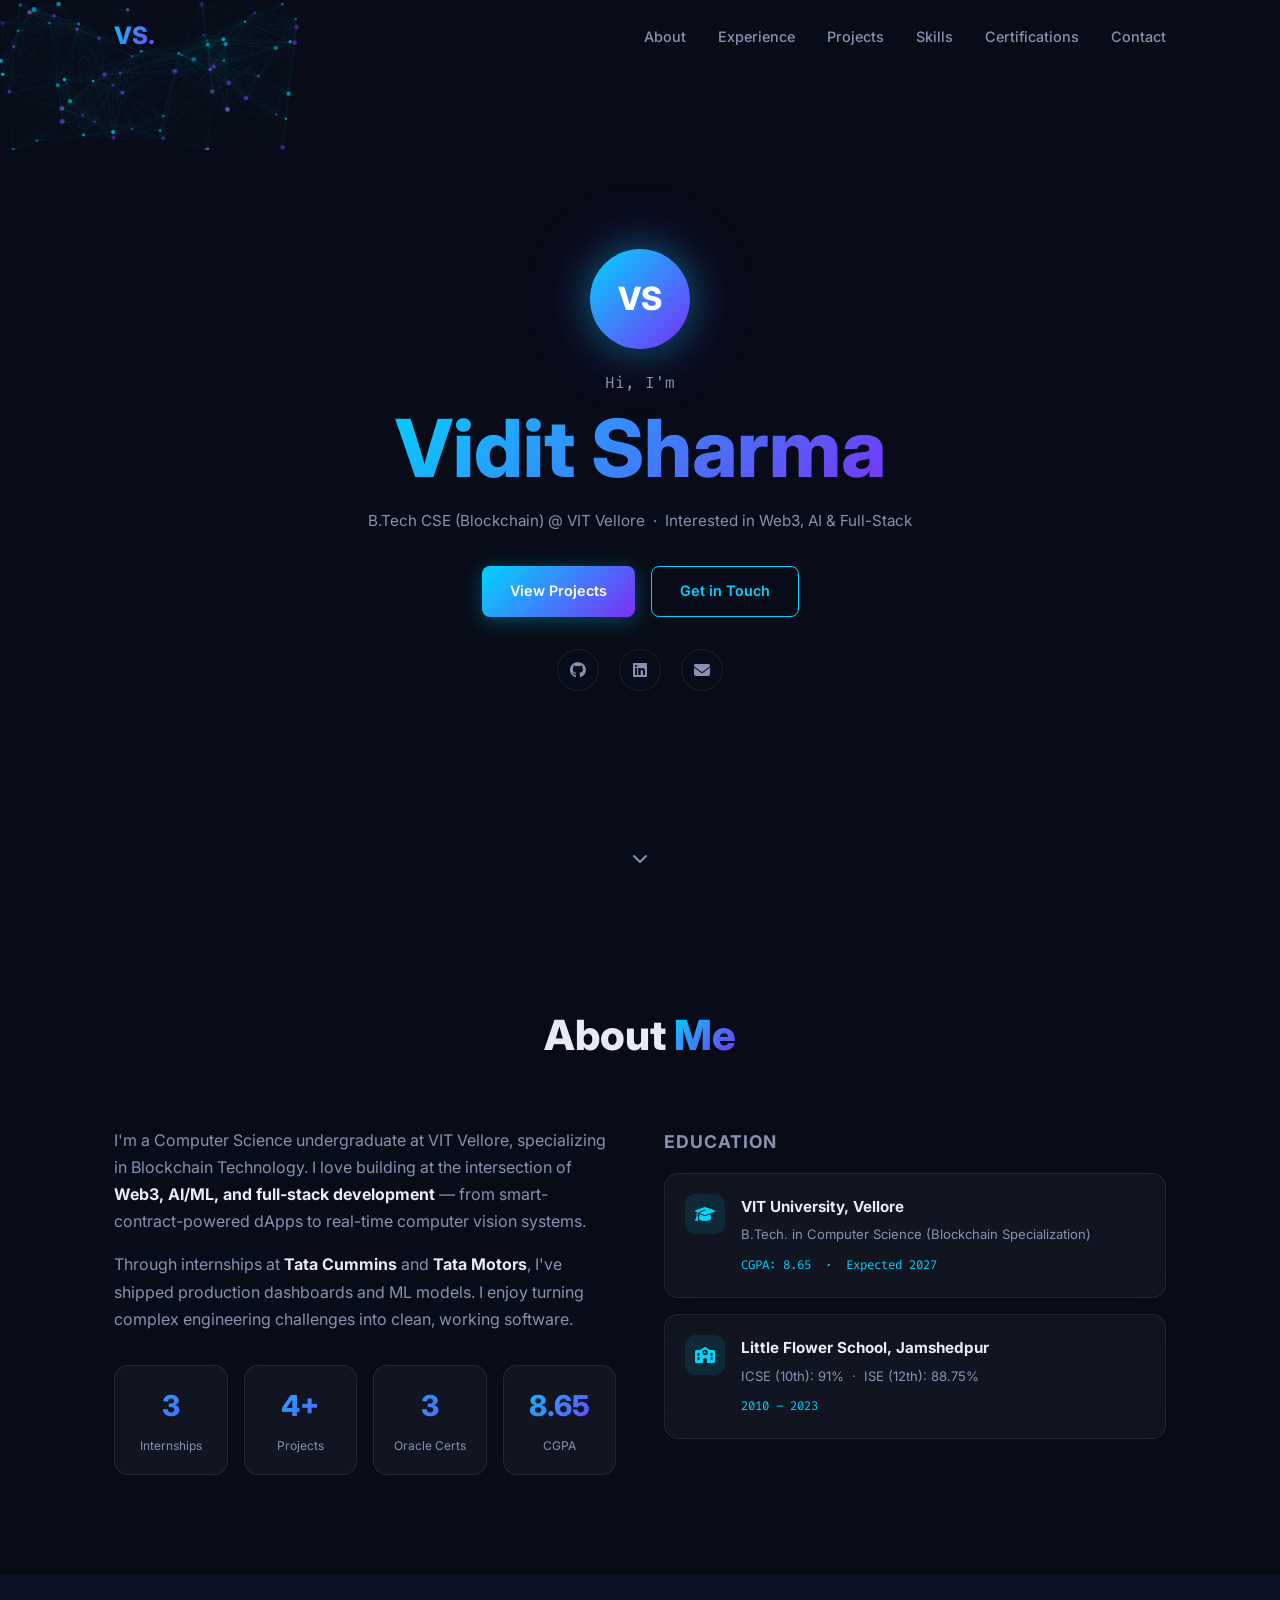
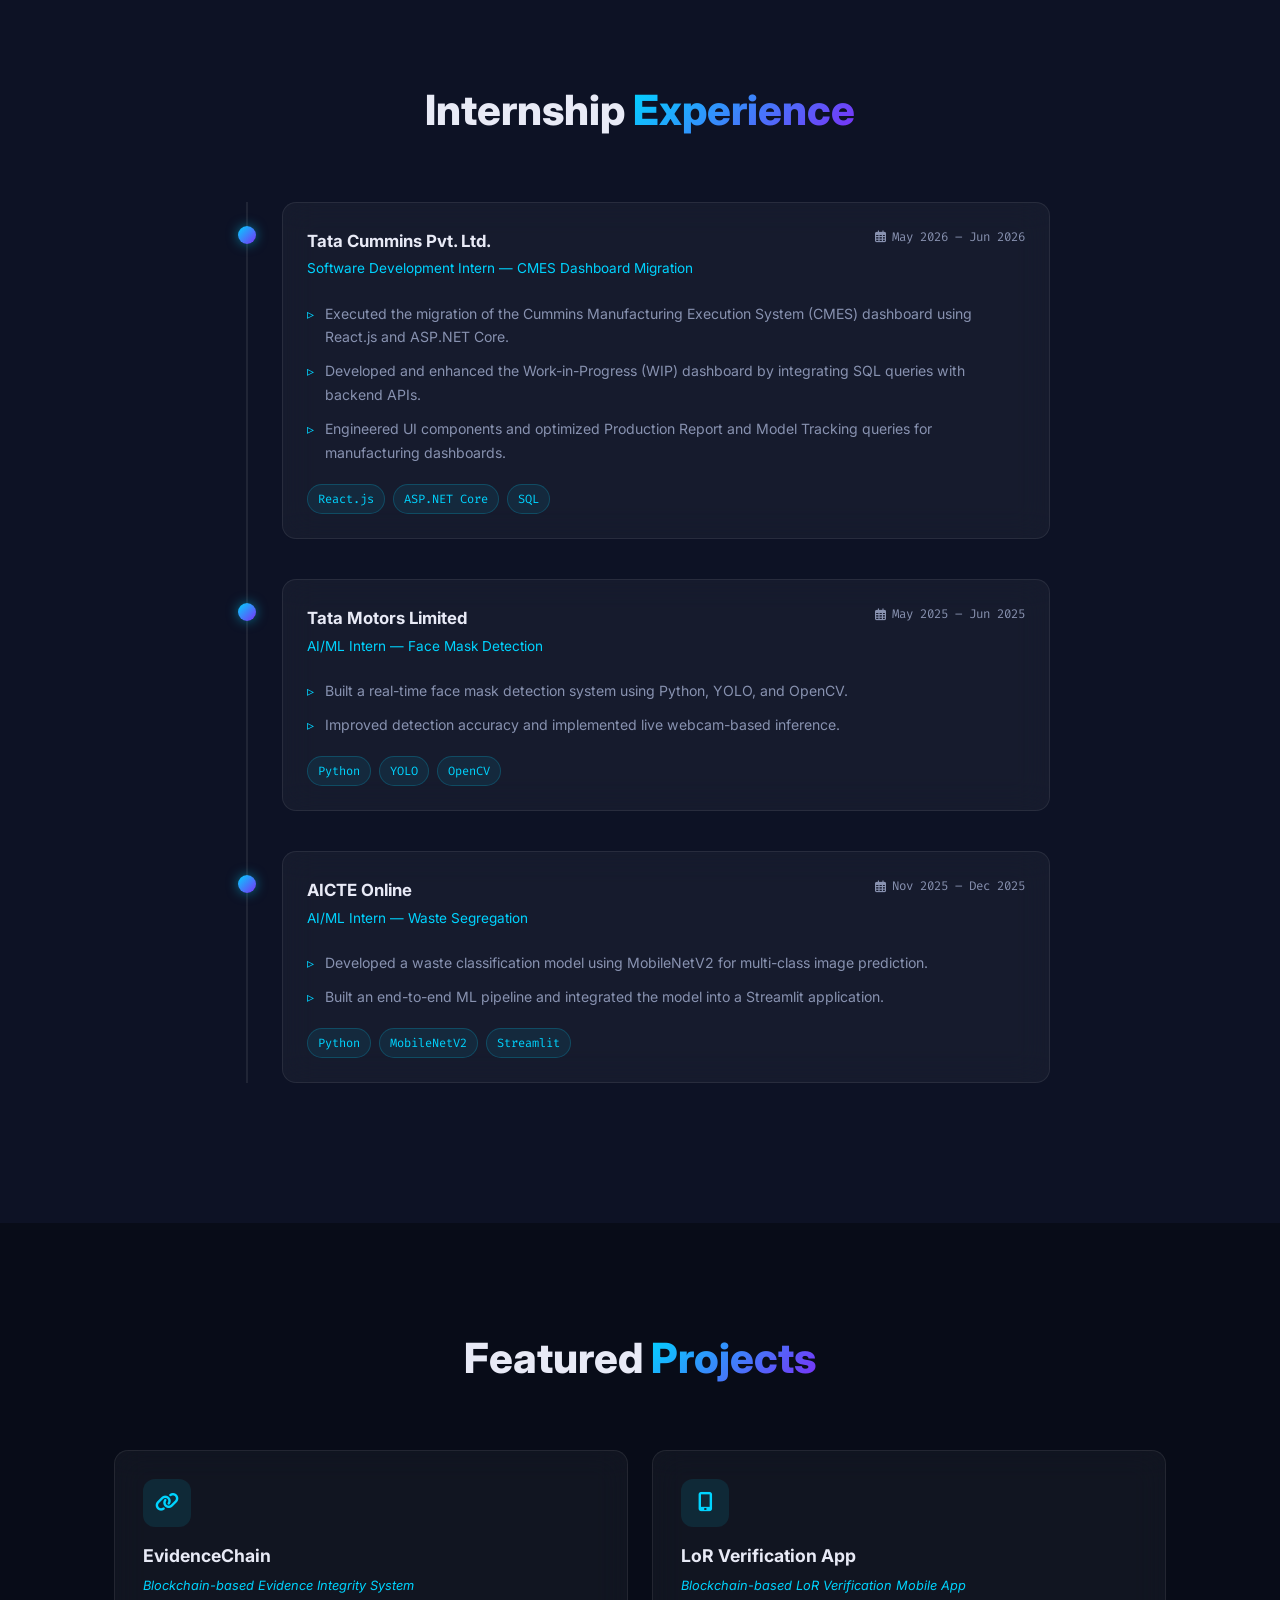
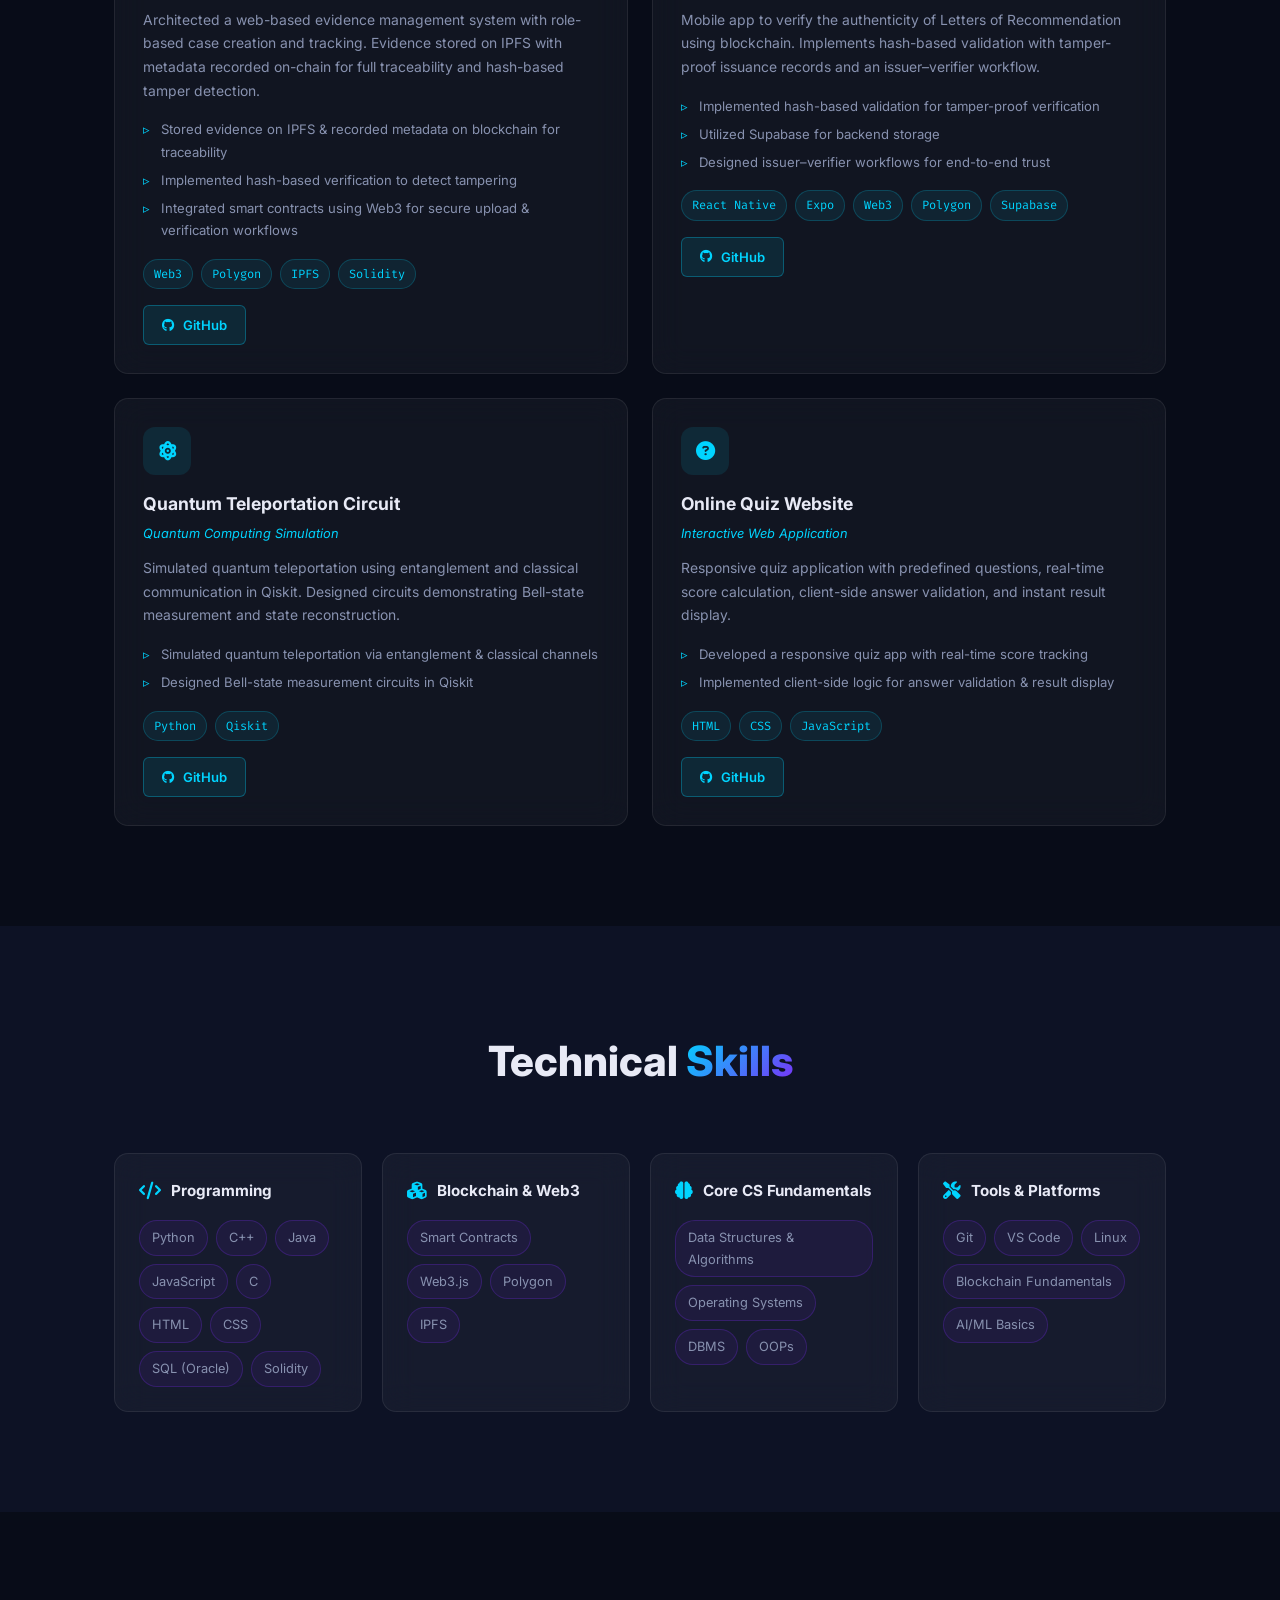
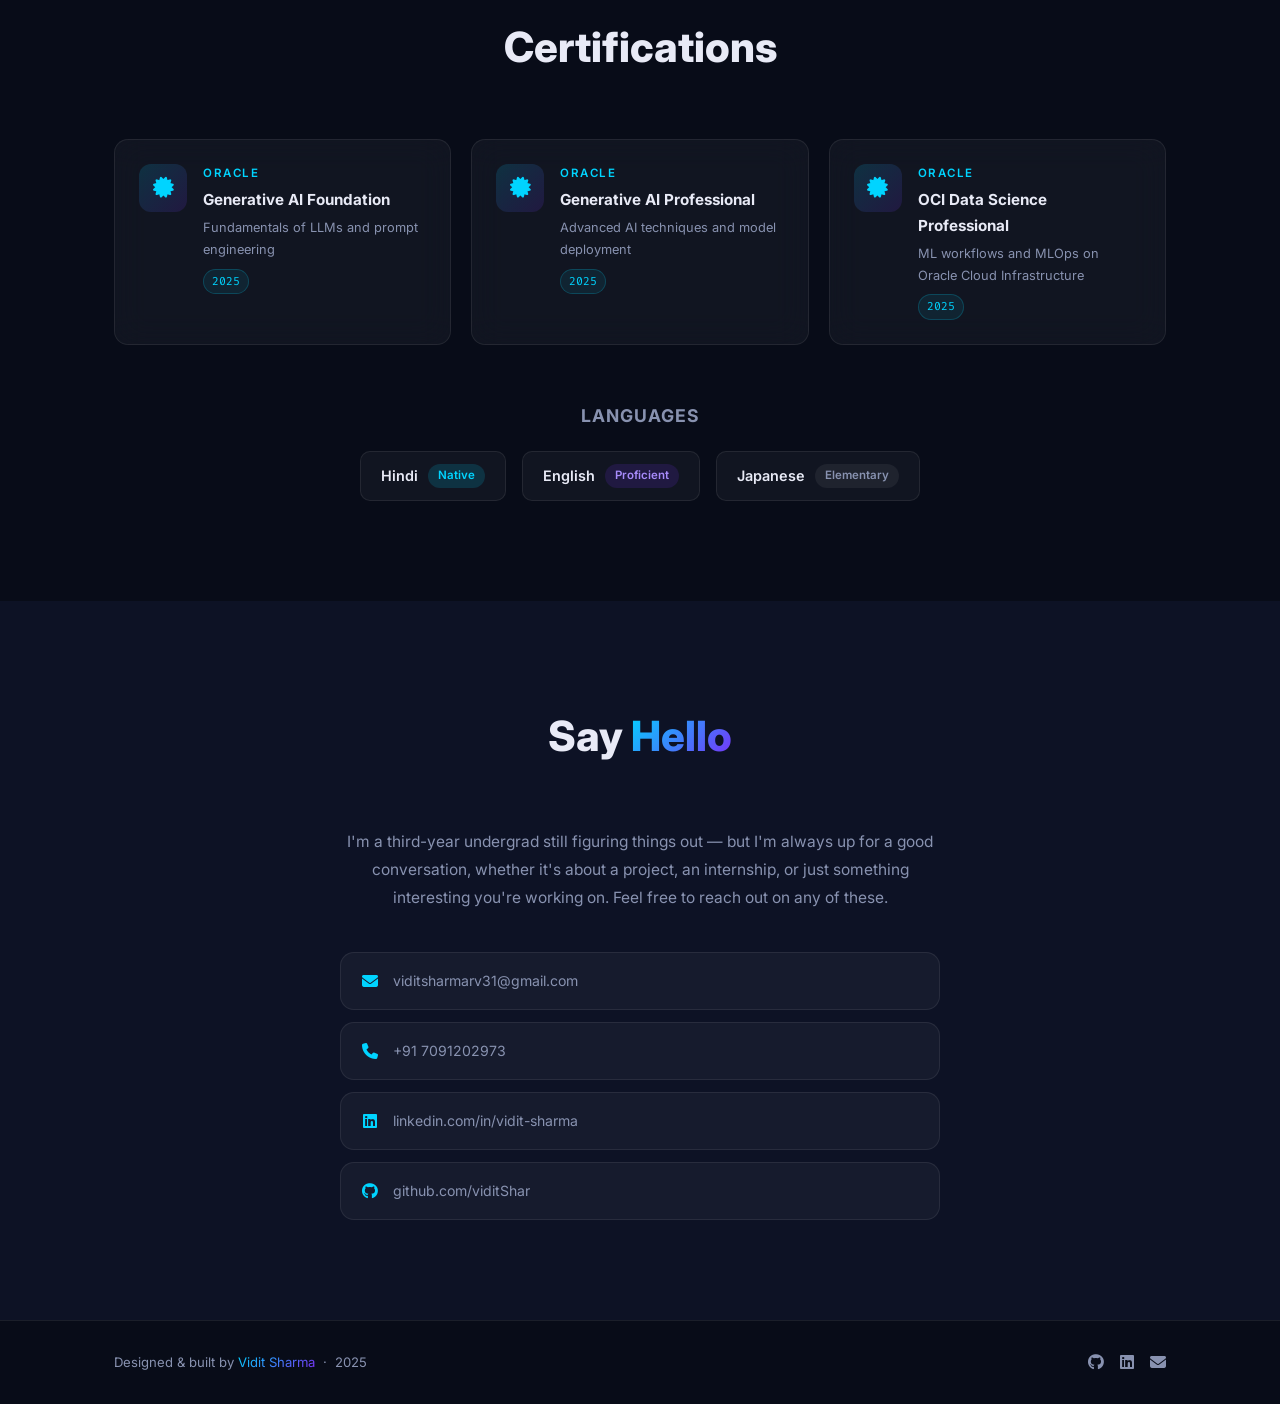
==== commit 54d8184d: "Change the linkedin profile" ====
--- a/index.html
+++ b/index.html
@@ -399,7 +399,7 @@
             <i class="fas fa-phone"></i>
             <span>+91 7091202973</span>
           </a>
-          <a href="https://linkedin.com/in/vidit-sharma" target="_blank" rel="noopener" class="contact-link">
+          <a href="https://www.linkedin.com/in/vidit-sharma-0b4bb02a3/" target="_blank" rel="noopener" class="contact-link">
             <i class="fab fa-linkedin"></i>
             <span>linkedin.com/in/vidit-sharma</span>
           </a>
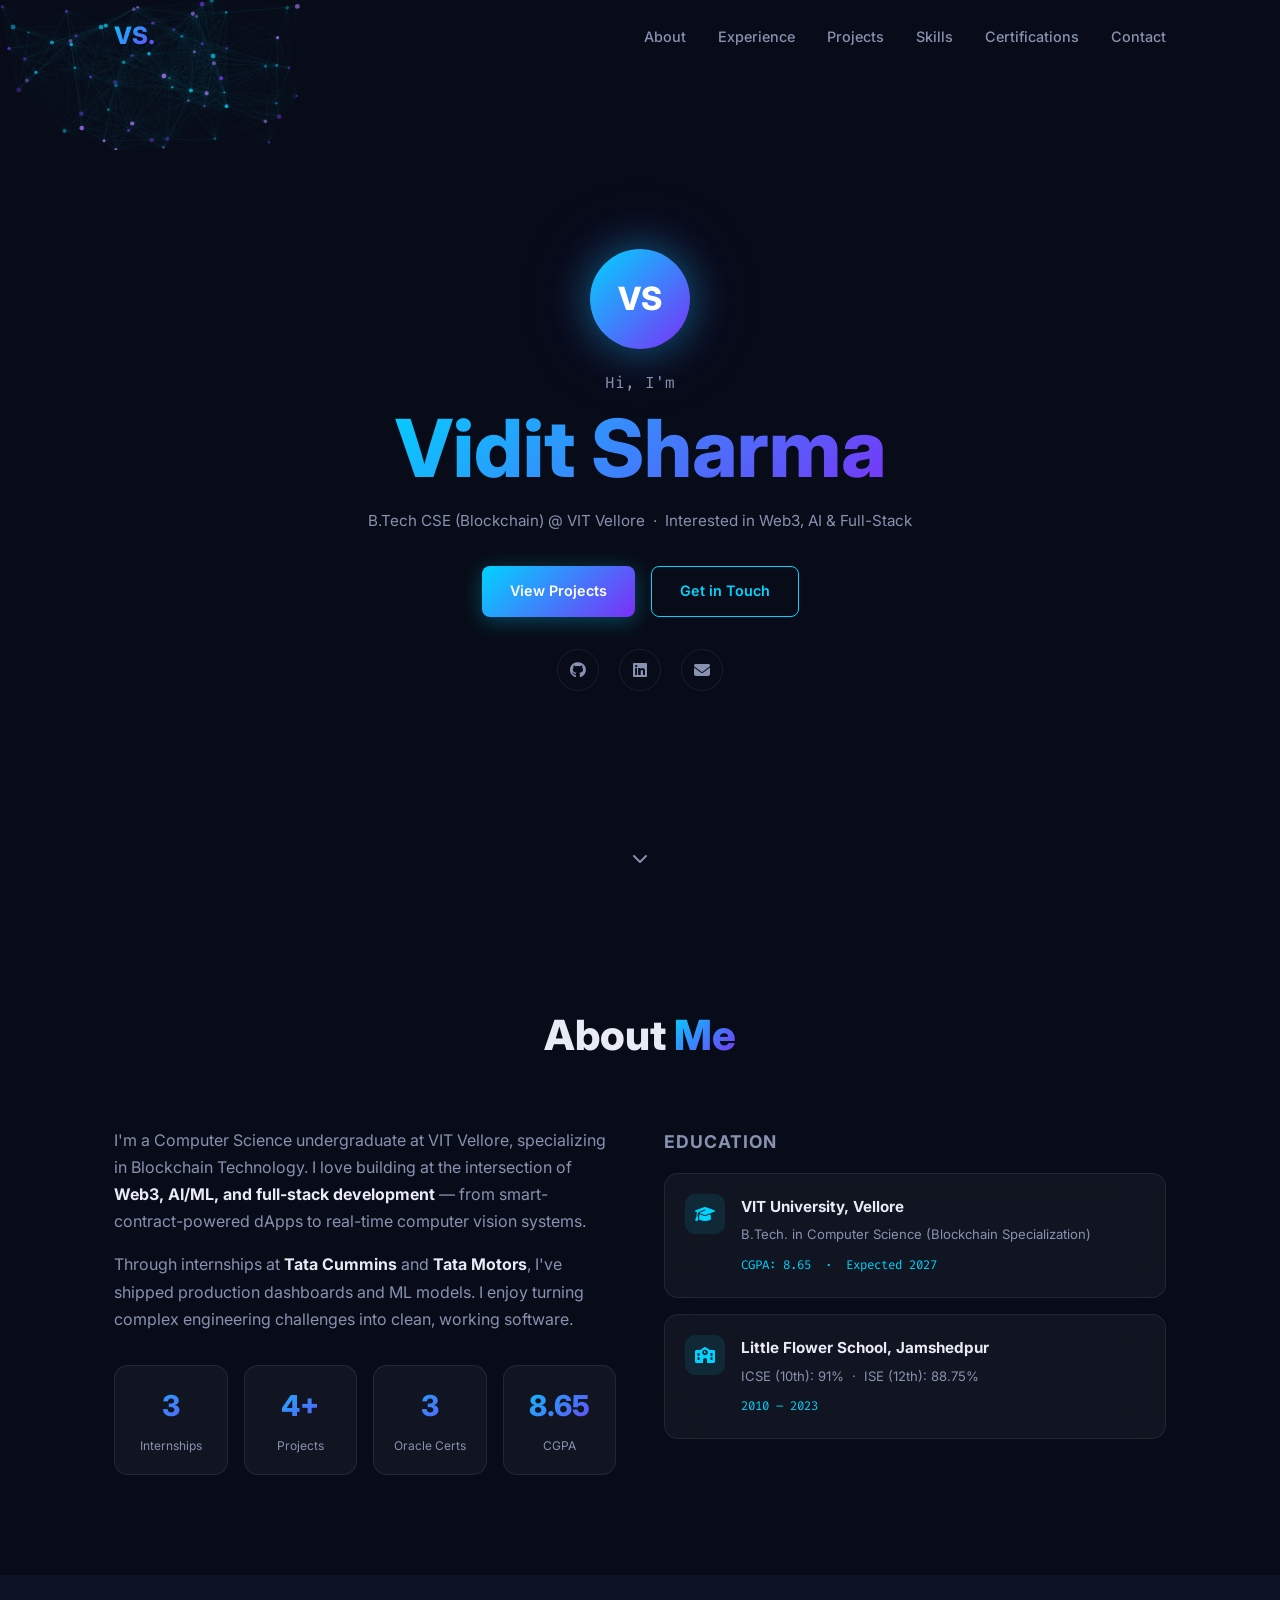
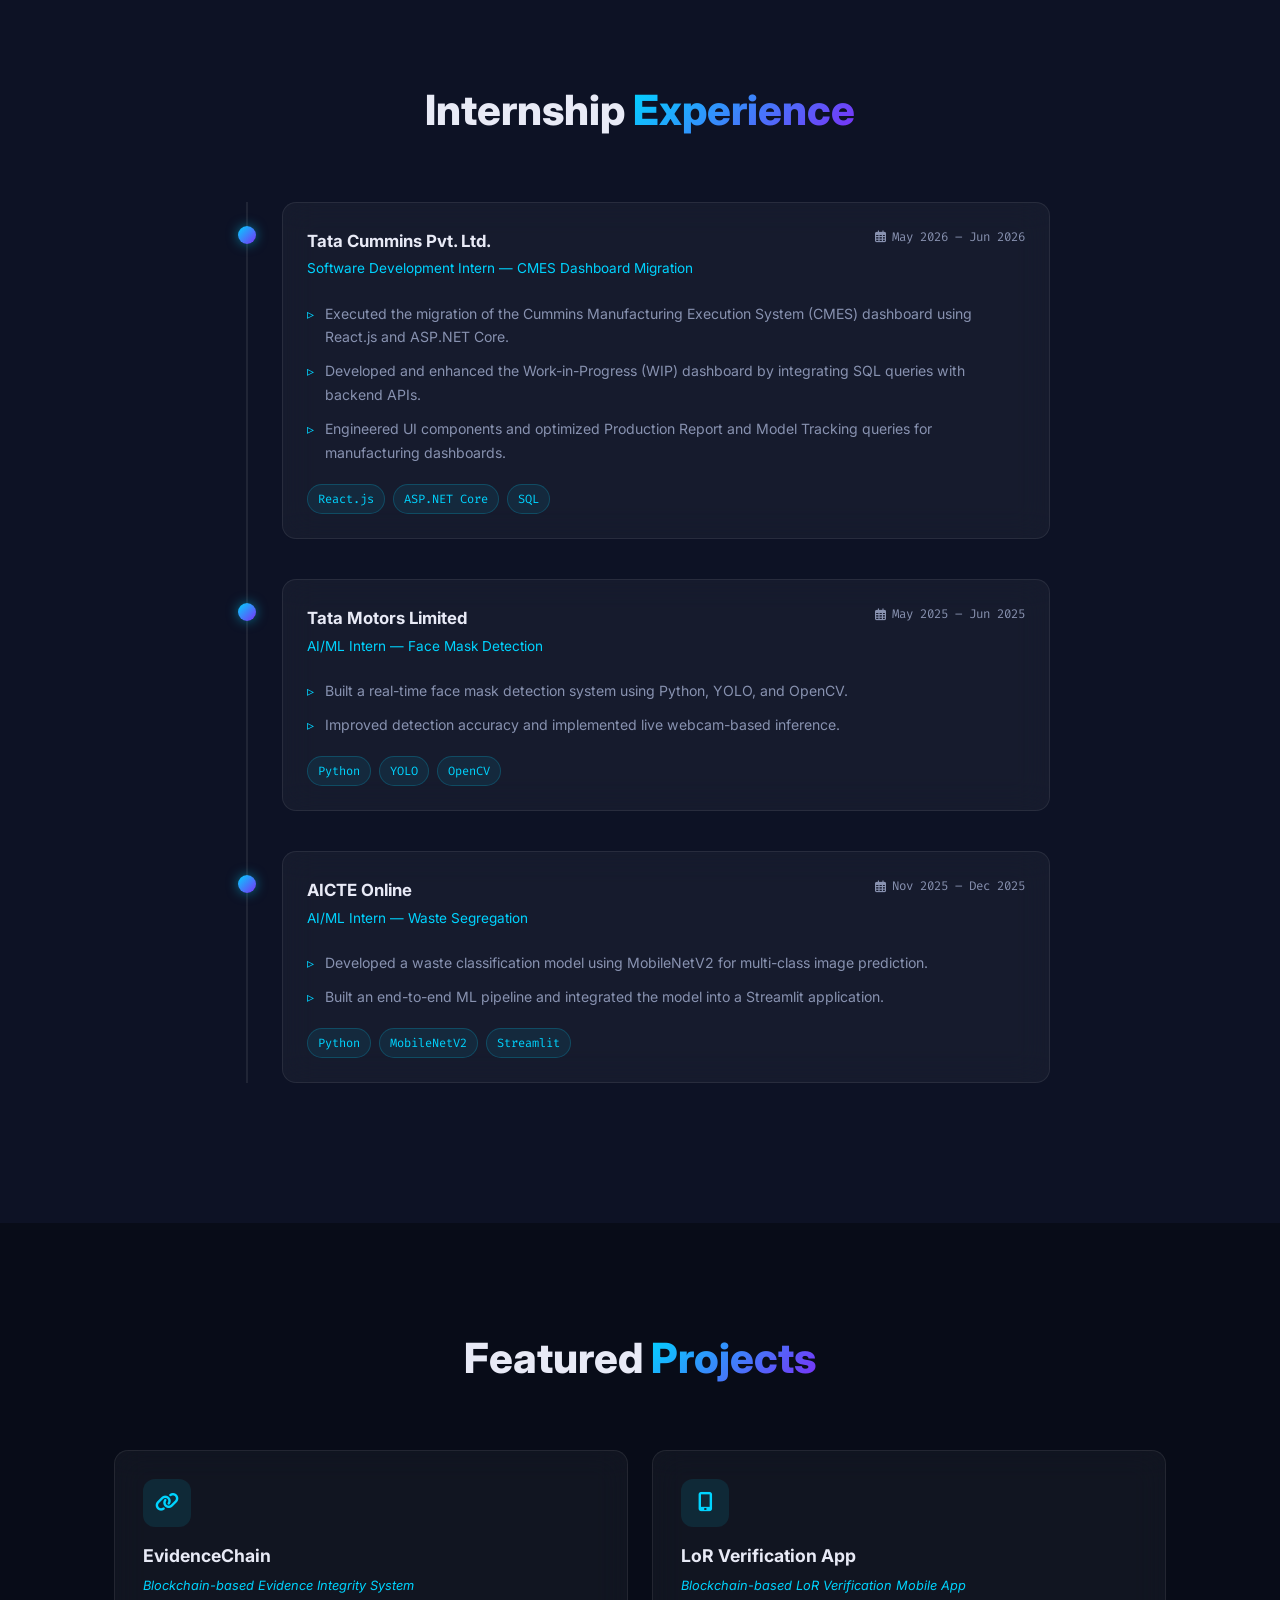
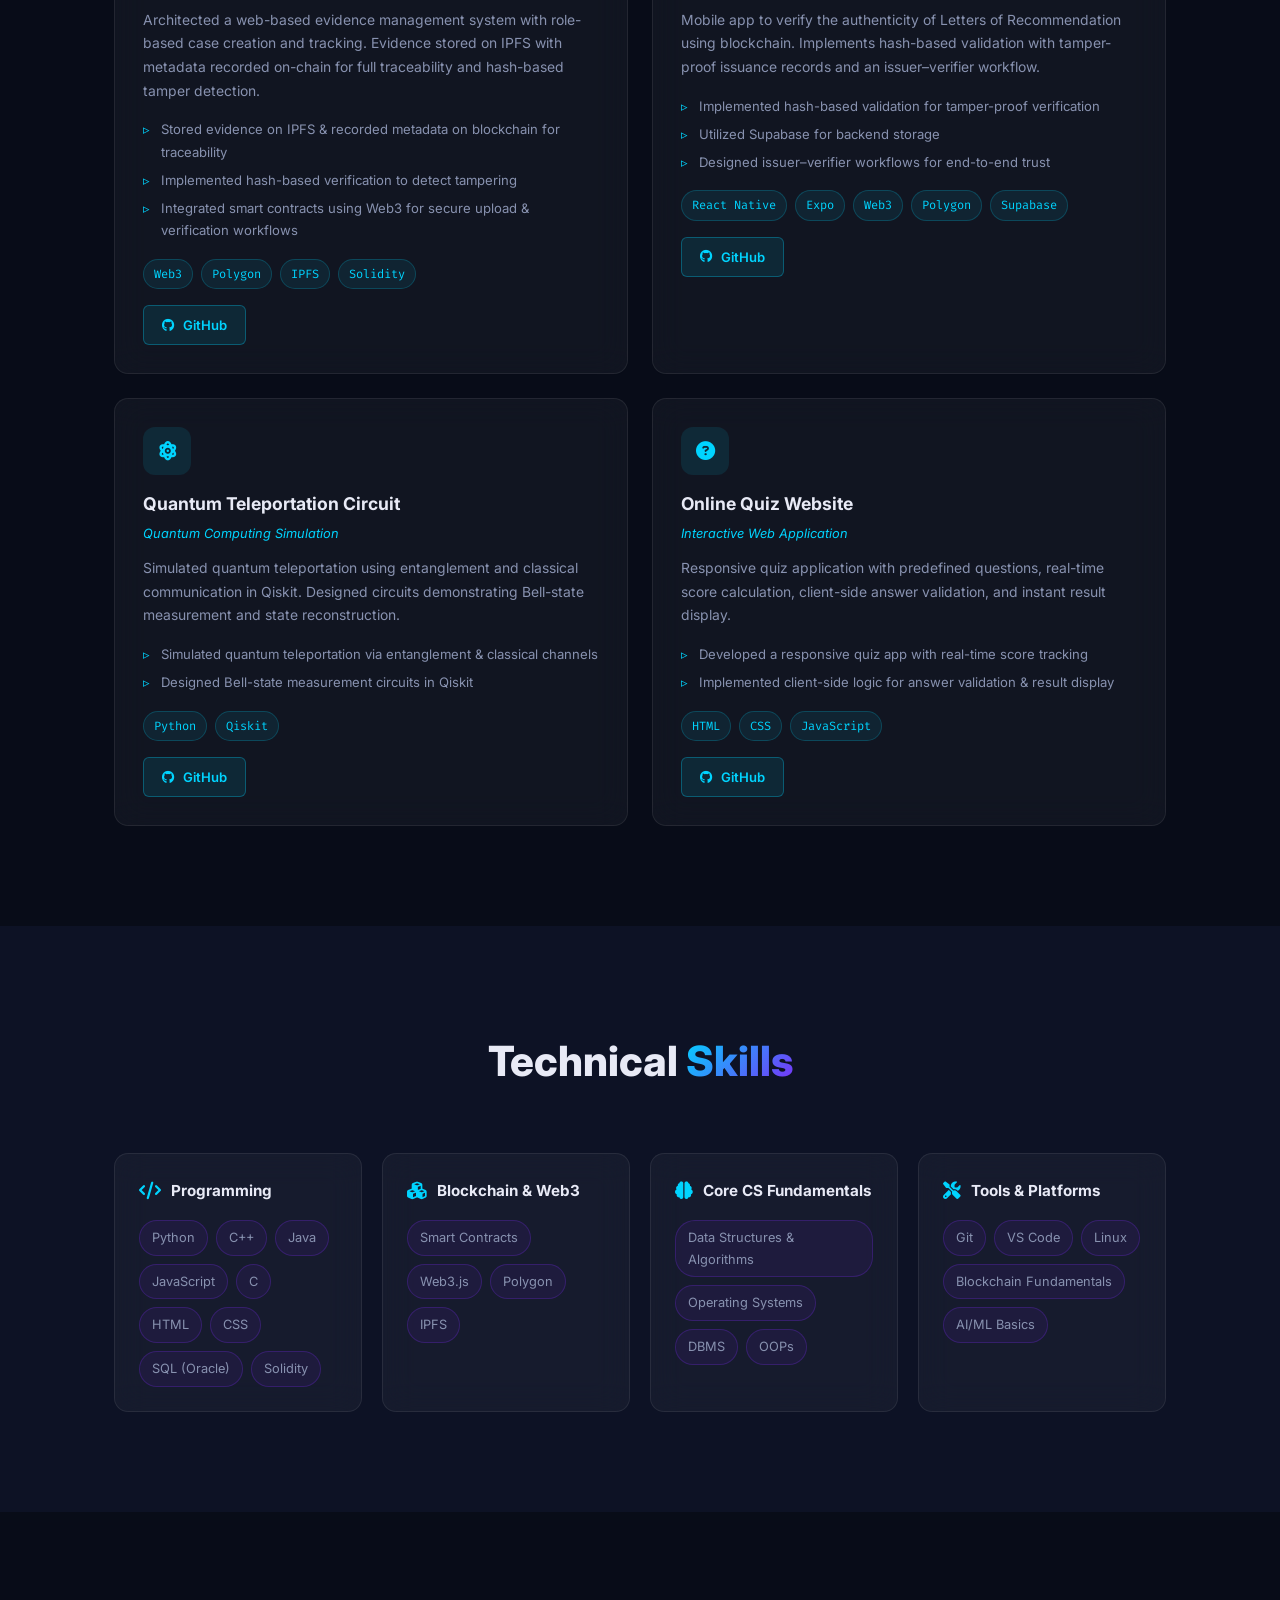
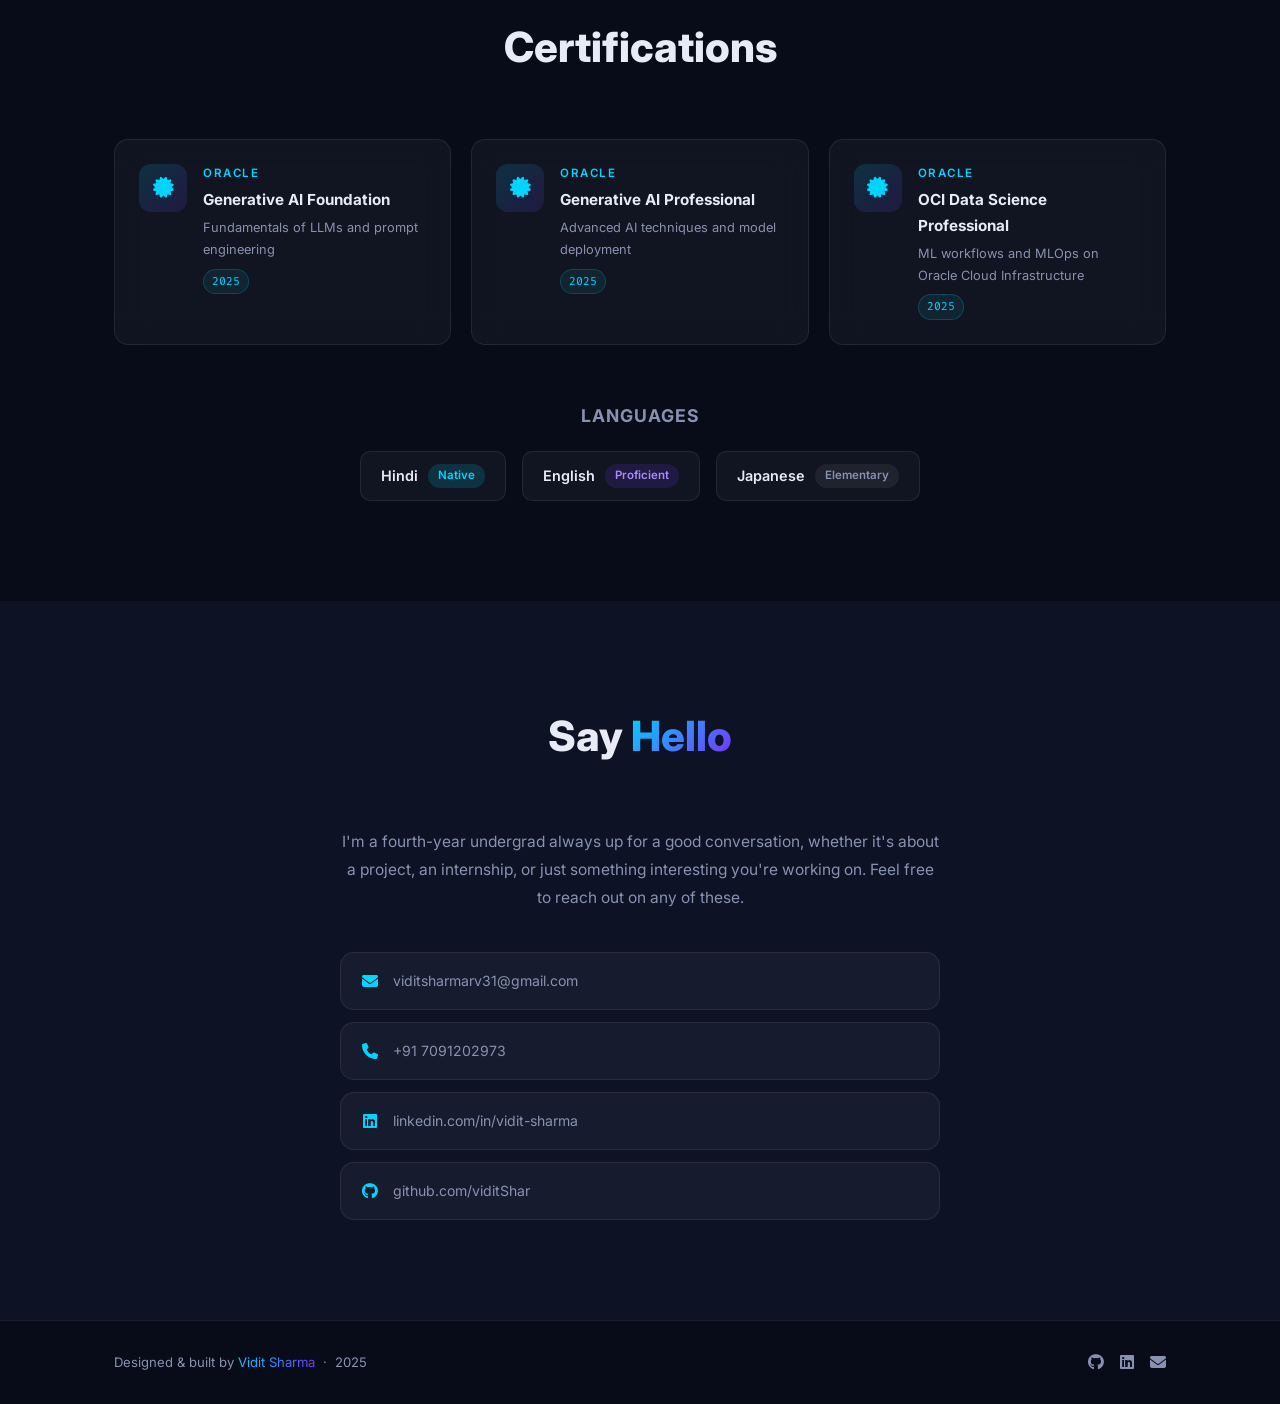
==== commit 968906b7: "Changed description" ====
--- a/index.html
+++ b/index.html
@@ -386,7 +386,7 @@
       <h2 class="section-title reveal">Say <span class="accent">Hello</span></h2>
       <div class="contact-centered reveal">
         <p class="contact-blurb">
-          I'm a third-year undergrad still figuring things out — but I'm always up for a good conversation,
+          I'm a fourth-year undergrad always up for a good conversation,
           whether it's about a project, an internship, or just something interesting you're working on.
           Feel free to reach out on any of these.
         </p>
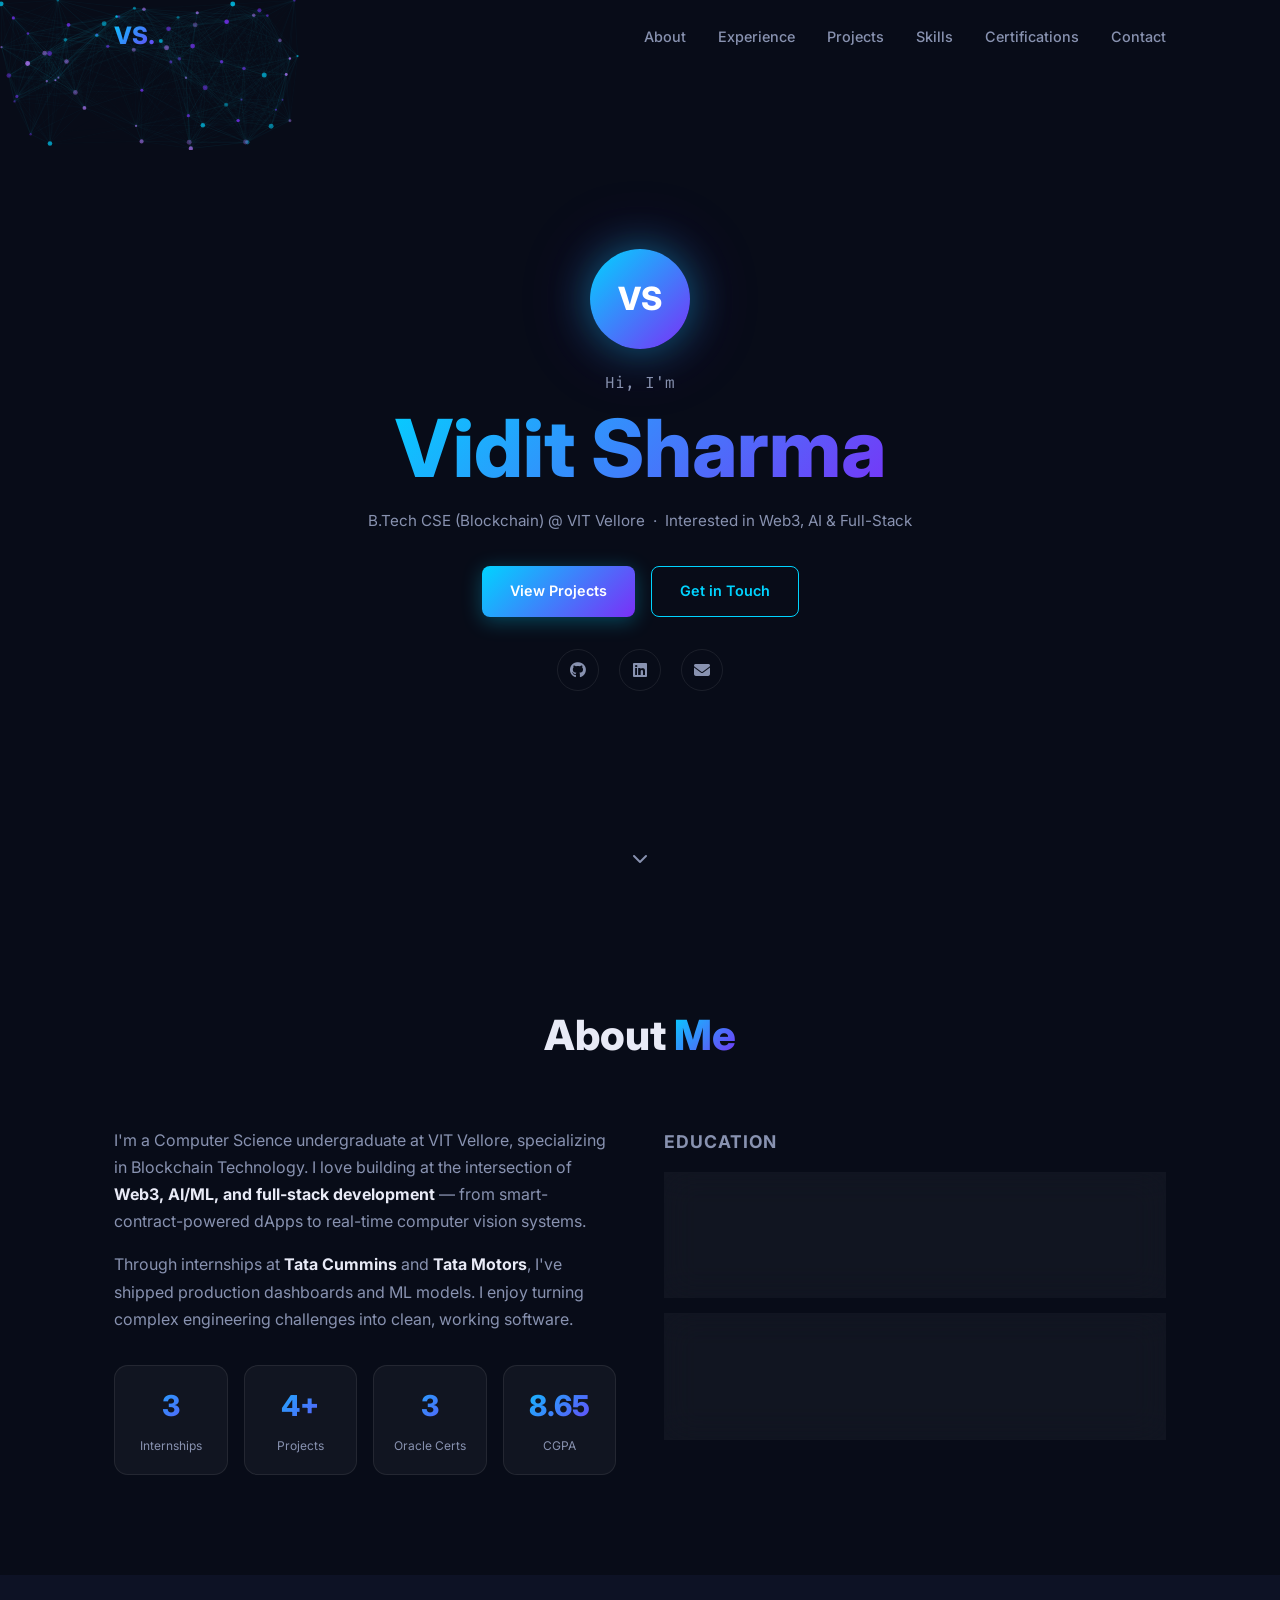
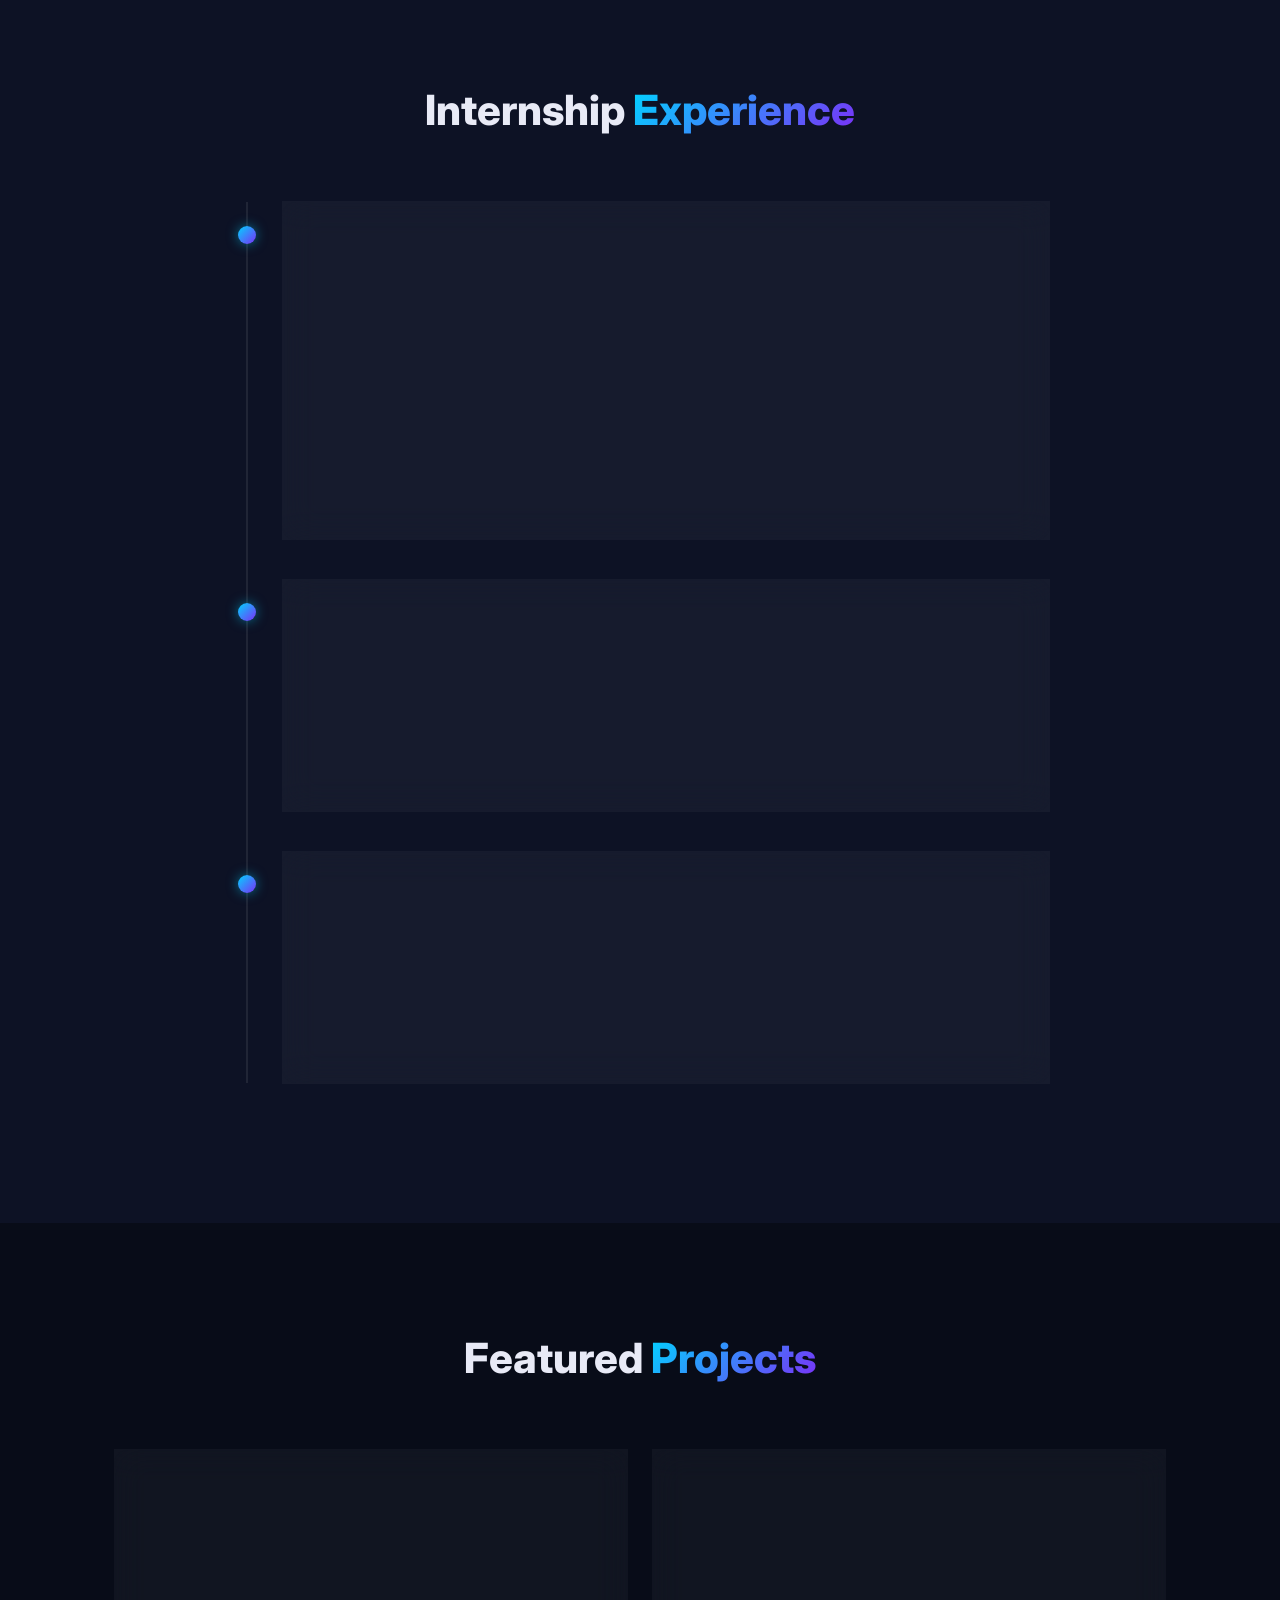
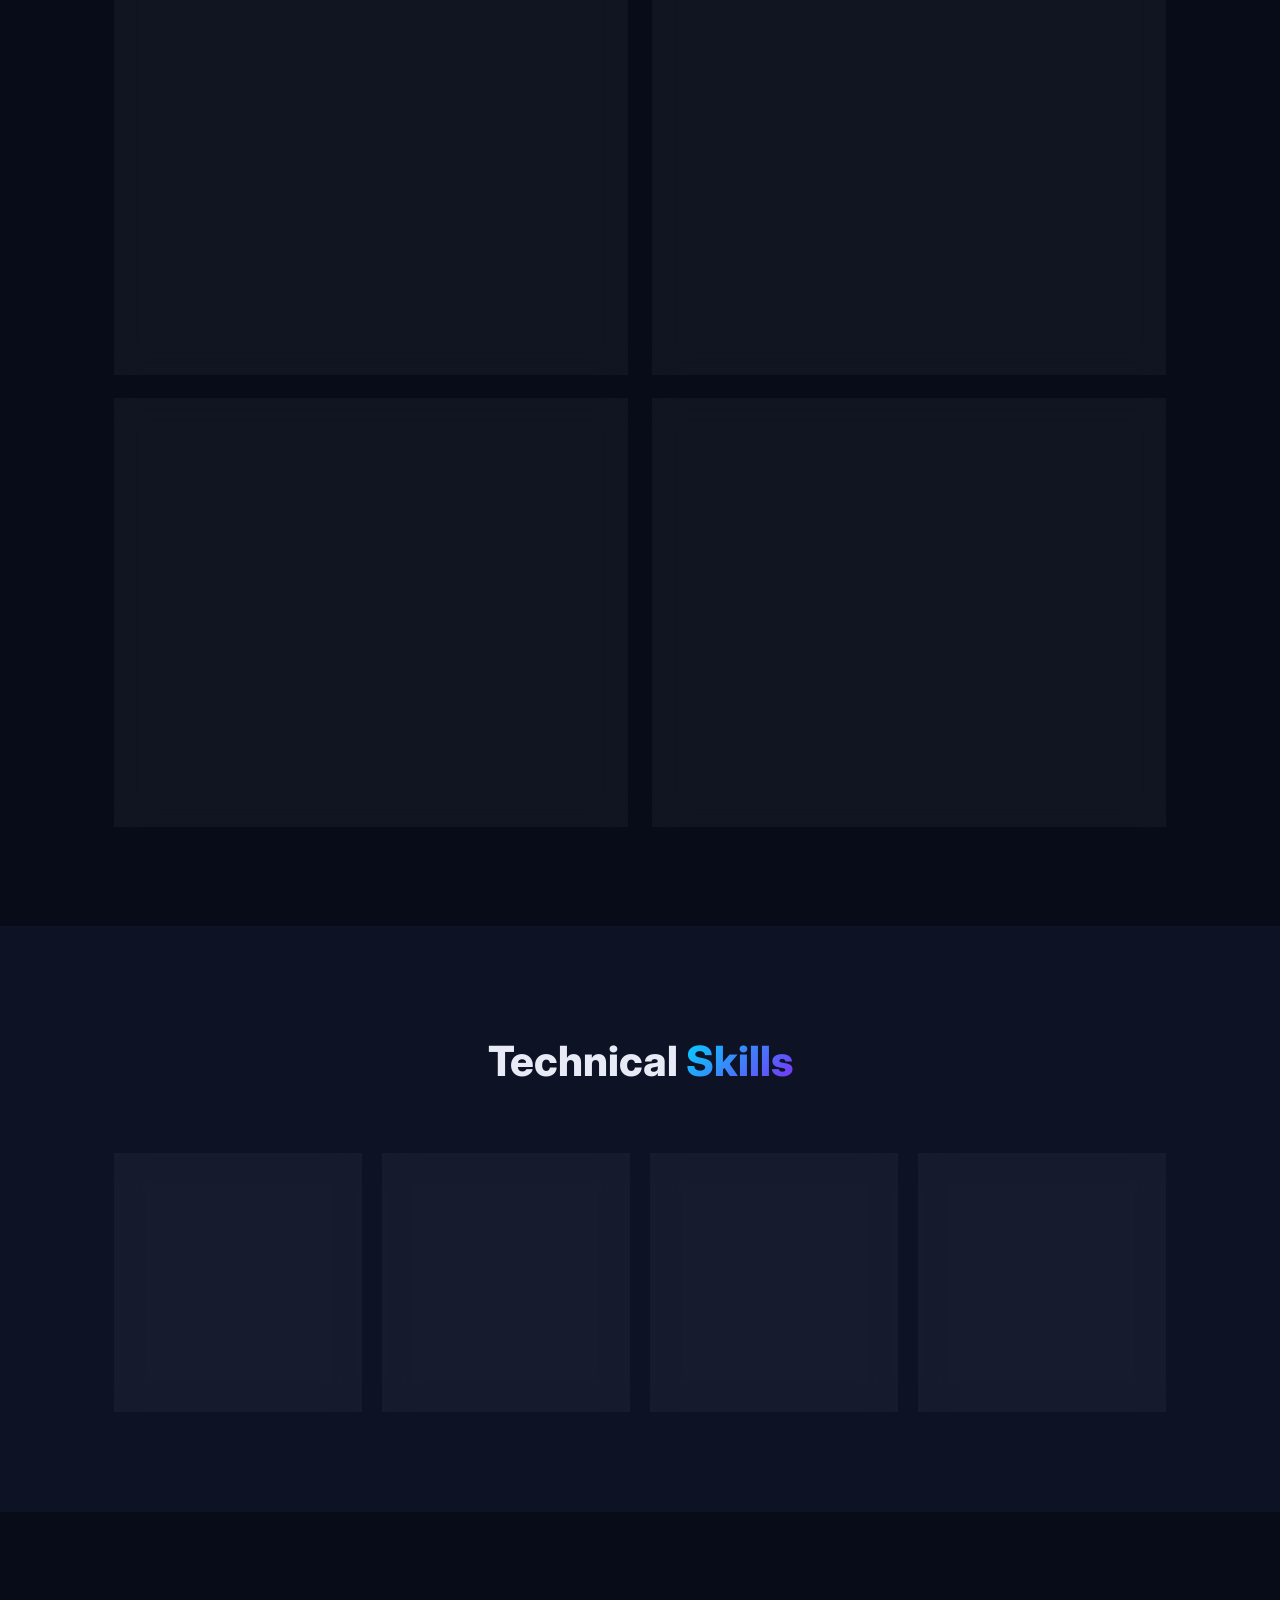
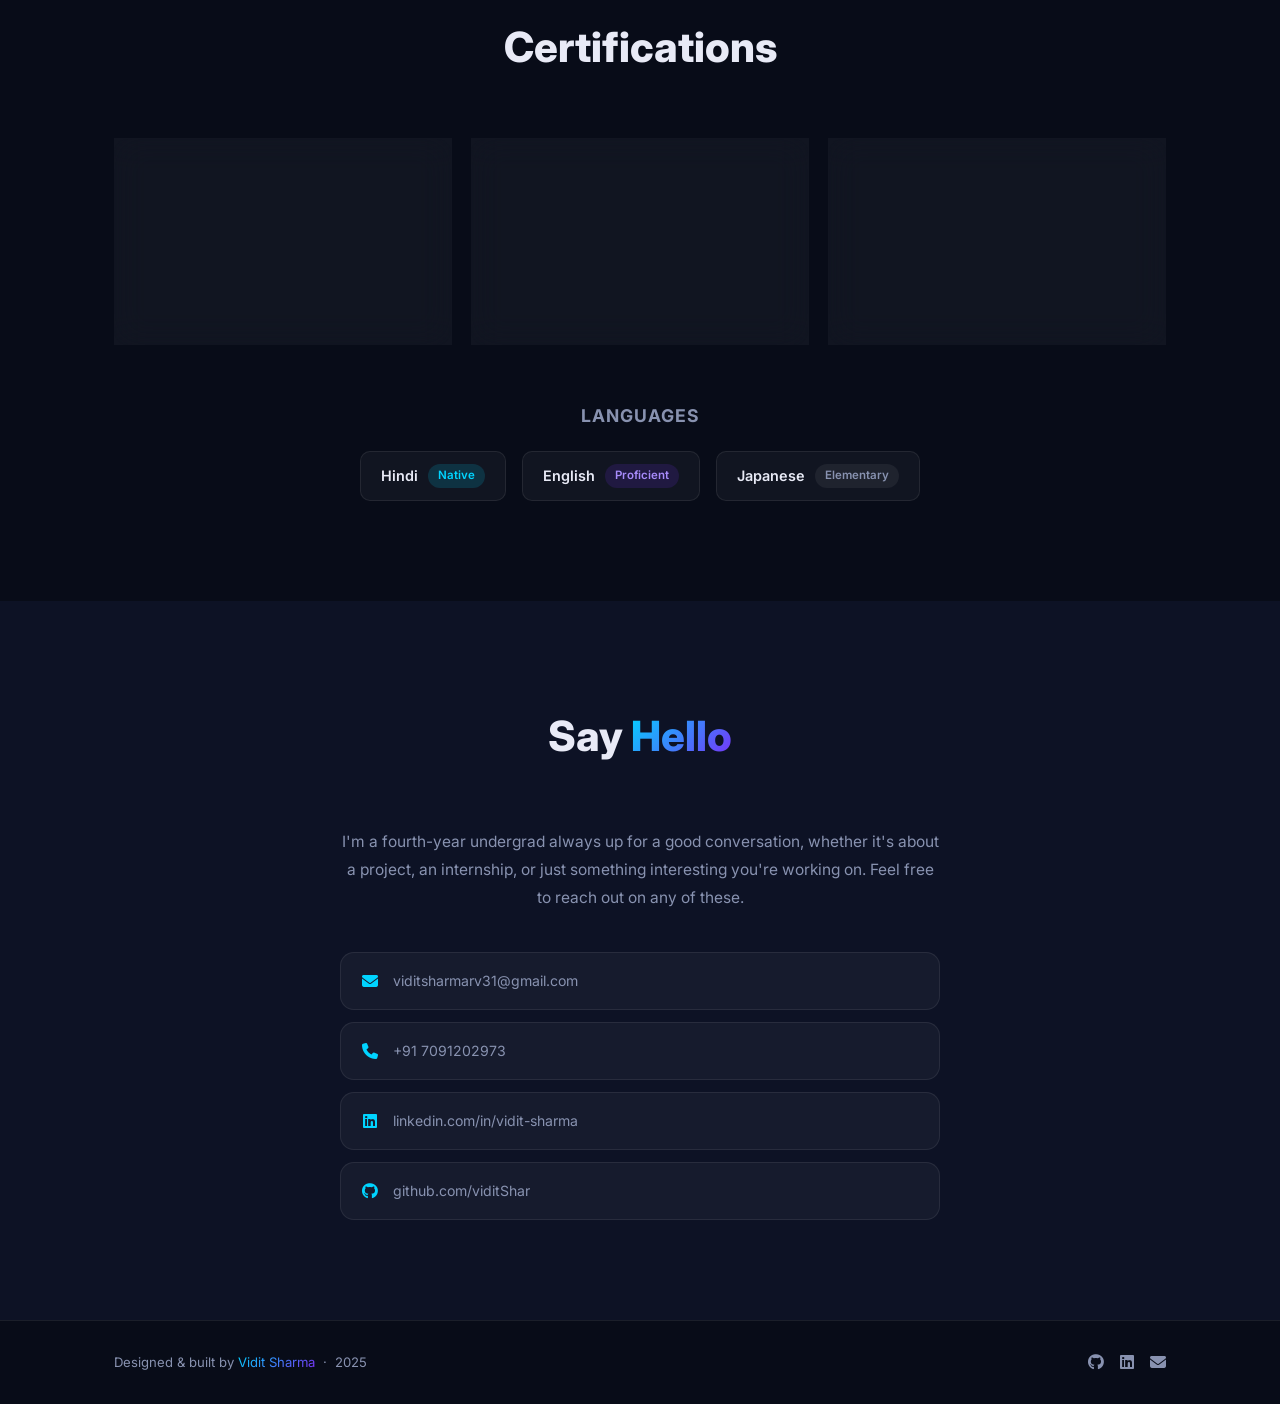
==== commit c5020fbf: "Changed the links for project" ====
--- a/index.html
+++ b/index.html
@@ -193,7 +193,7 @@
             <span class="tag">Web3</span><span class="tag">Polygon</span><span class="tag">IPFS</span><span class="tag">Solidity</span>
           </div>
           <div class="project-links">
-            <a href="https://github.com/viditShar" target="_blank" rel="noopener" class="btn btn-sm"><i class="fab fa-github"></i> GitHub</a>
+            <a href="https://github.com/viditShar/EvidenceChain.git" target="_blank" rel="noopener" class="btn btn-sm"><i class="fab fa-github"></i> GitHub</a>
           </div>
         </div>
 
@@ -234,7 +234,7 @@
             <span class="tag">Python</span><span class="tag">Qiskit</span>
           </div>
           <div class="project-links">
-            <a href="https://github.com/viditShar" target="_blank" rel="noopener" class="btn btn-sm"><i class="fab fa-github"></i> GitHub</a>
+            <a href="https://github.com/viditShar/QKD-Project.git" target="_blank" rel="noopener" class="btn btn-sm"><i class="fab fa-github"></i> GitHub</a>
           </div>
         </div>
 
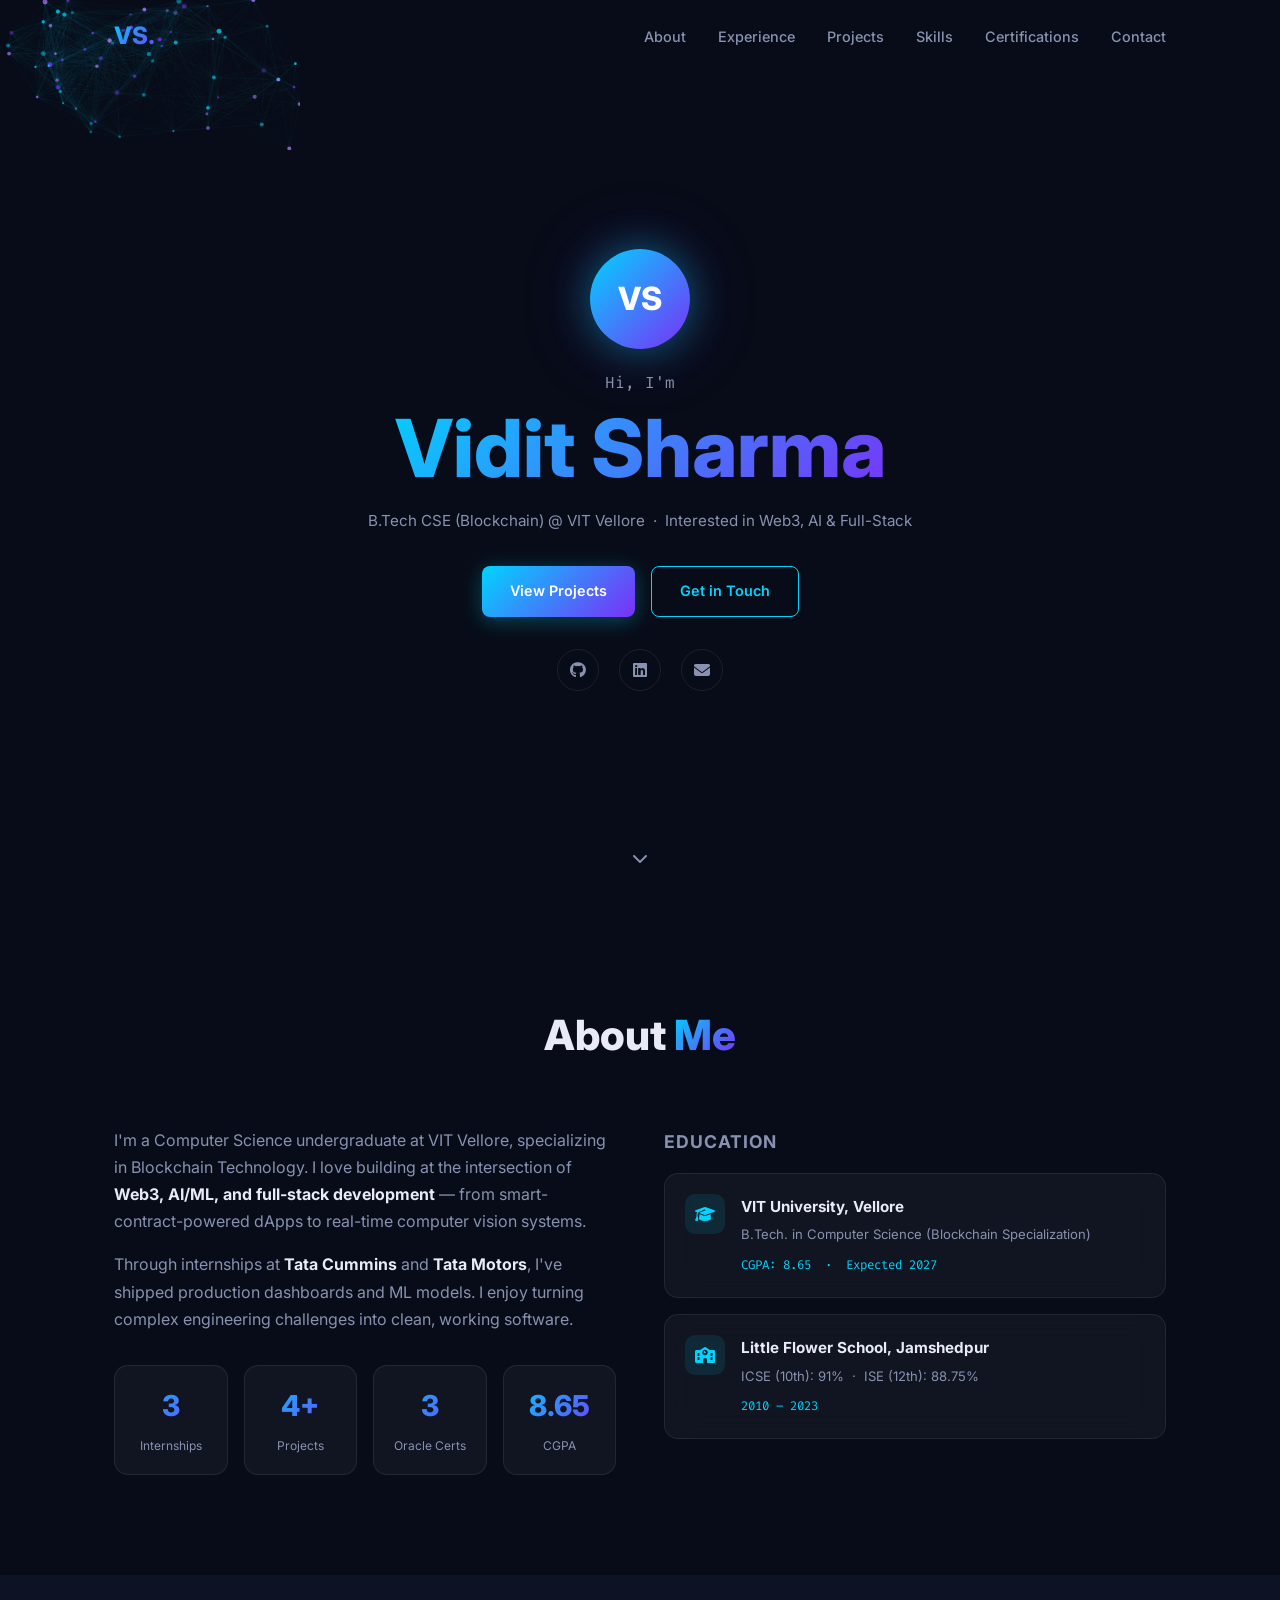
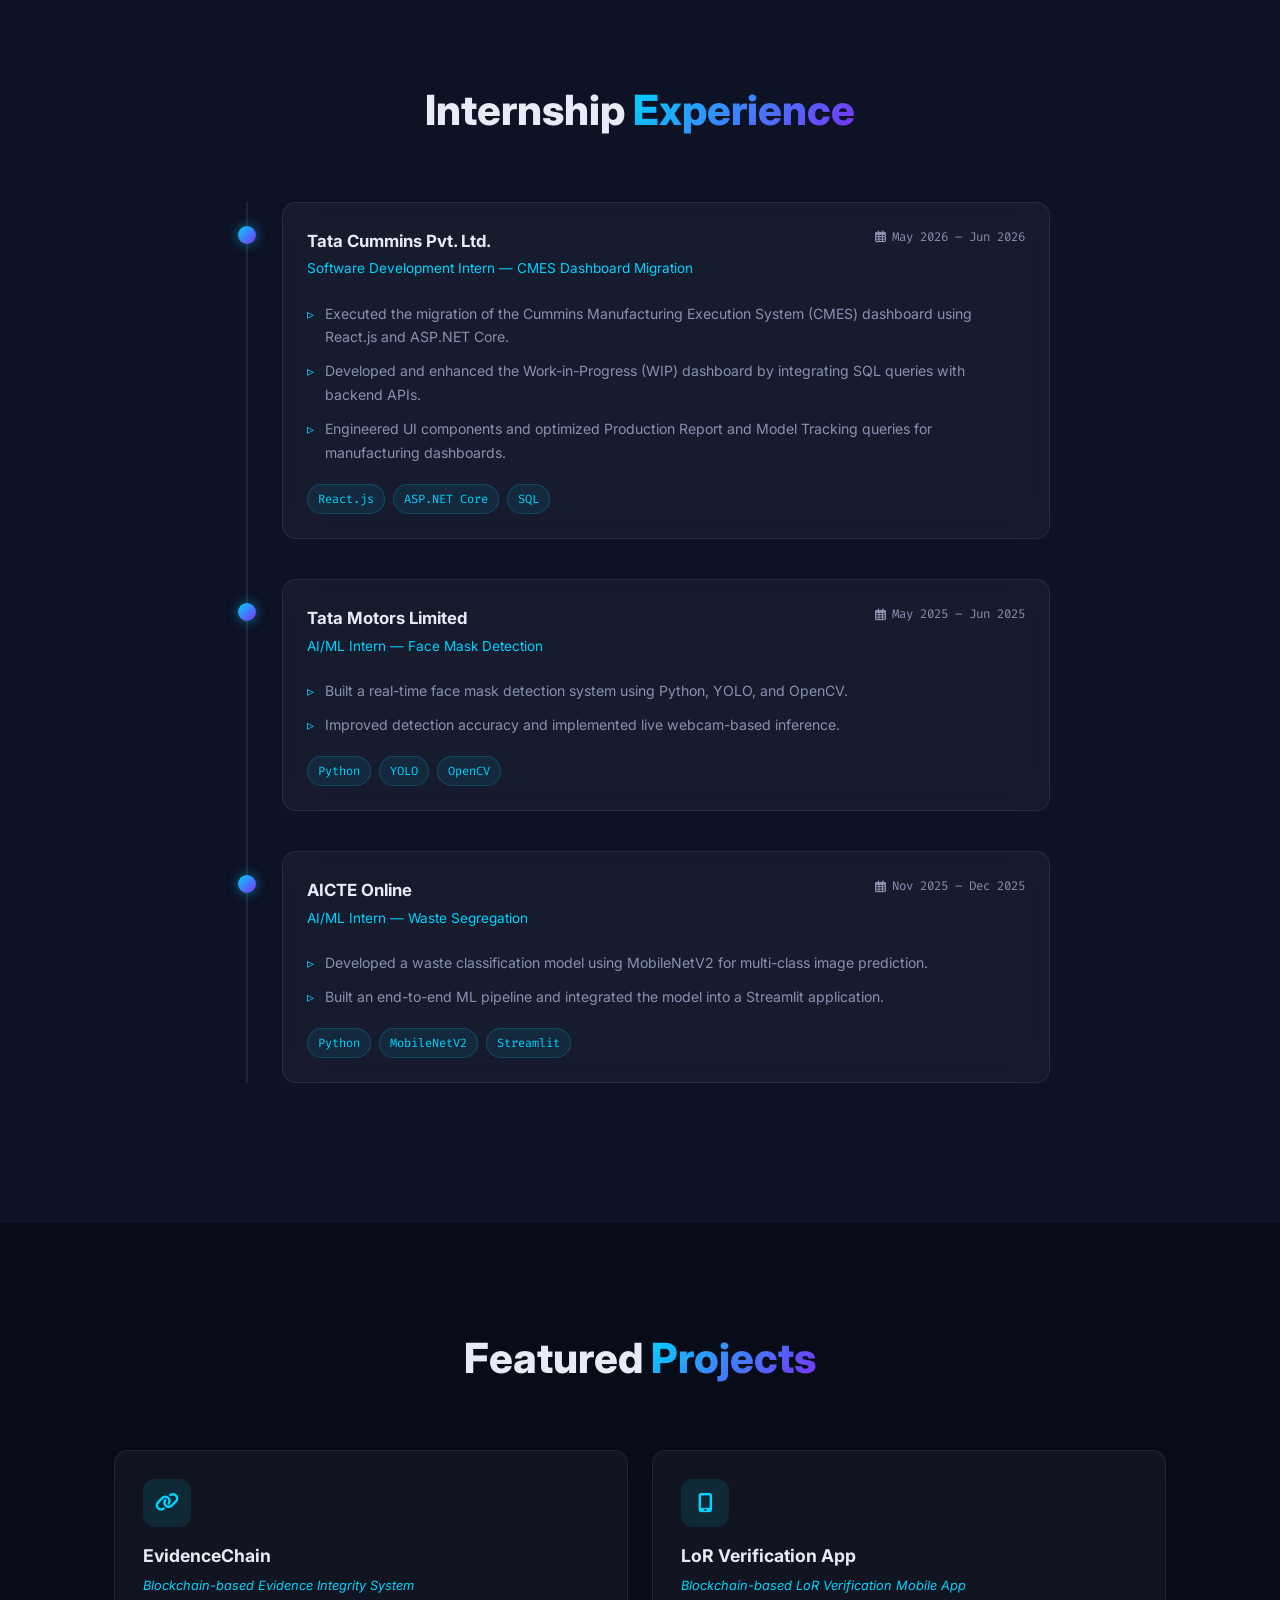
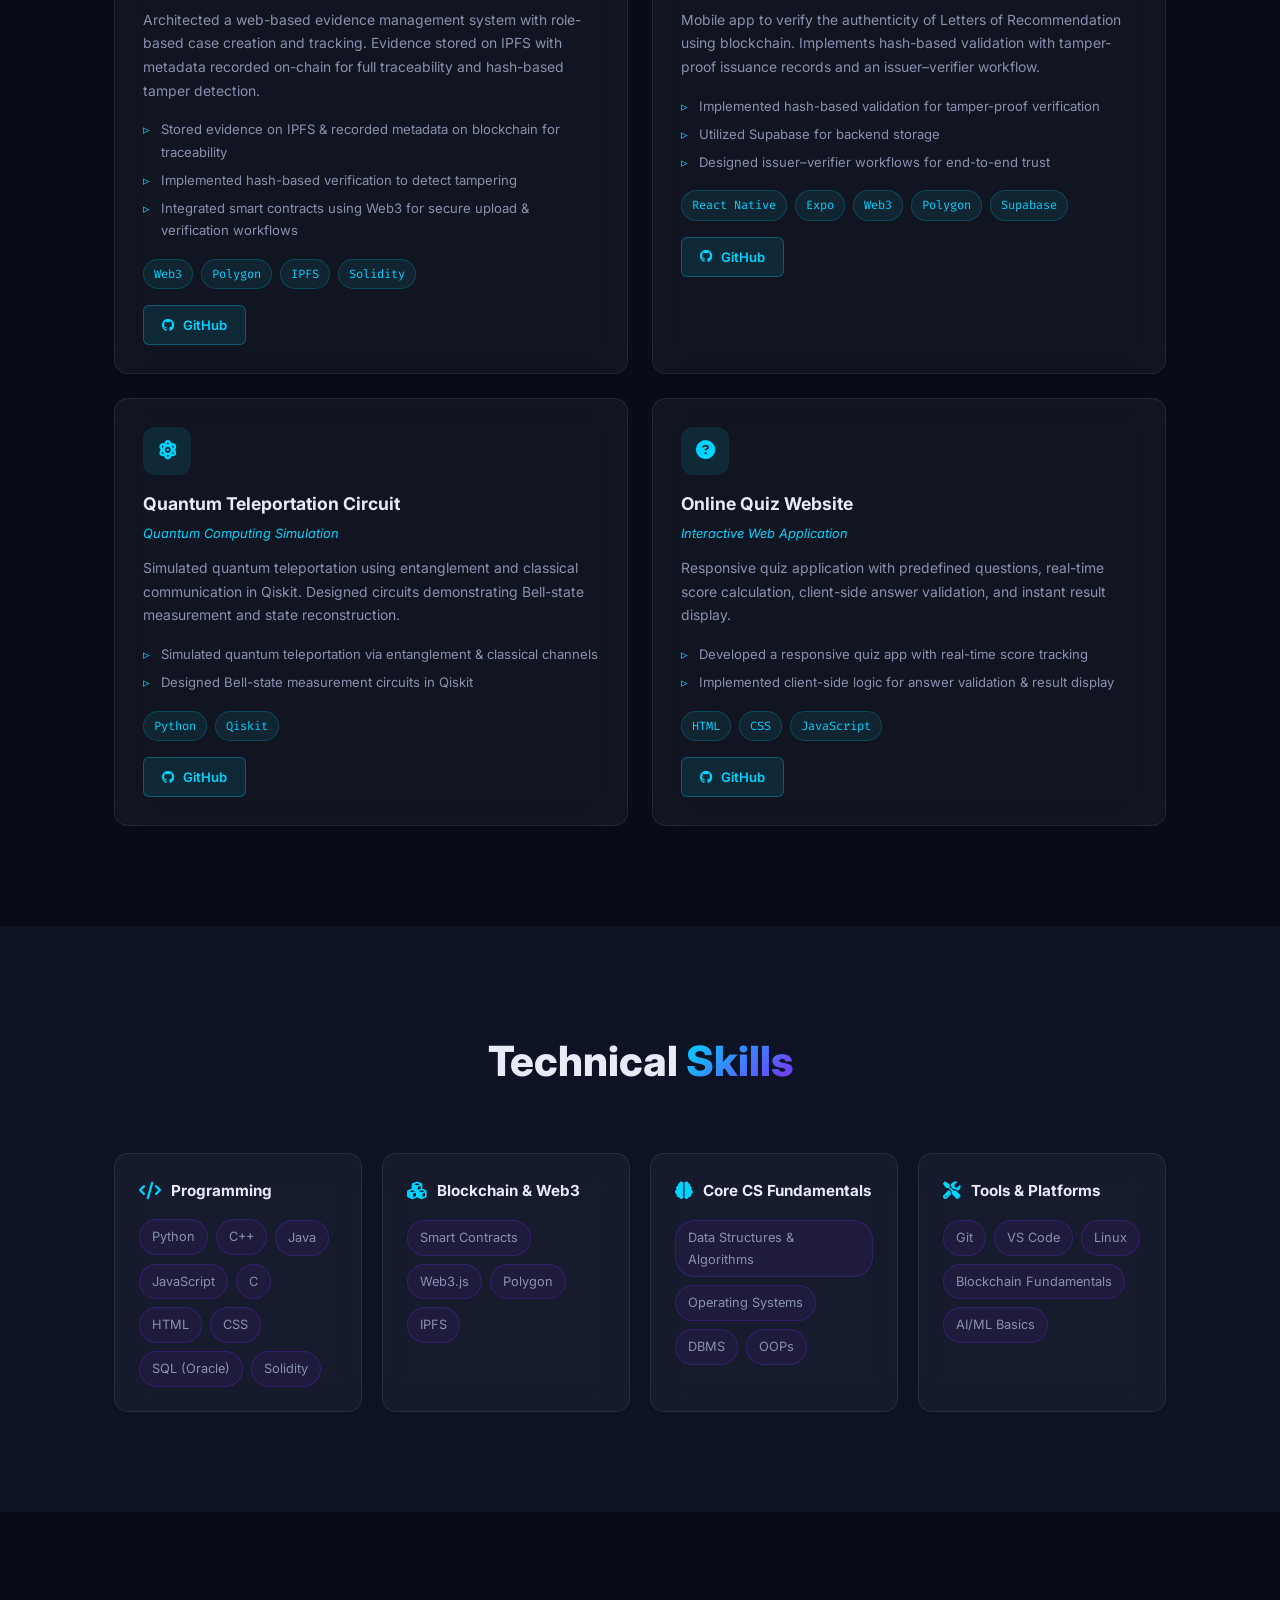
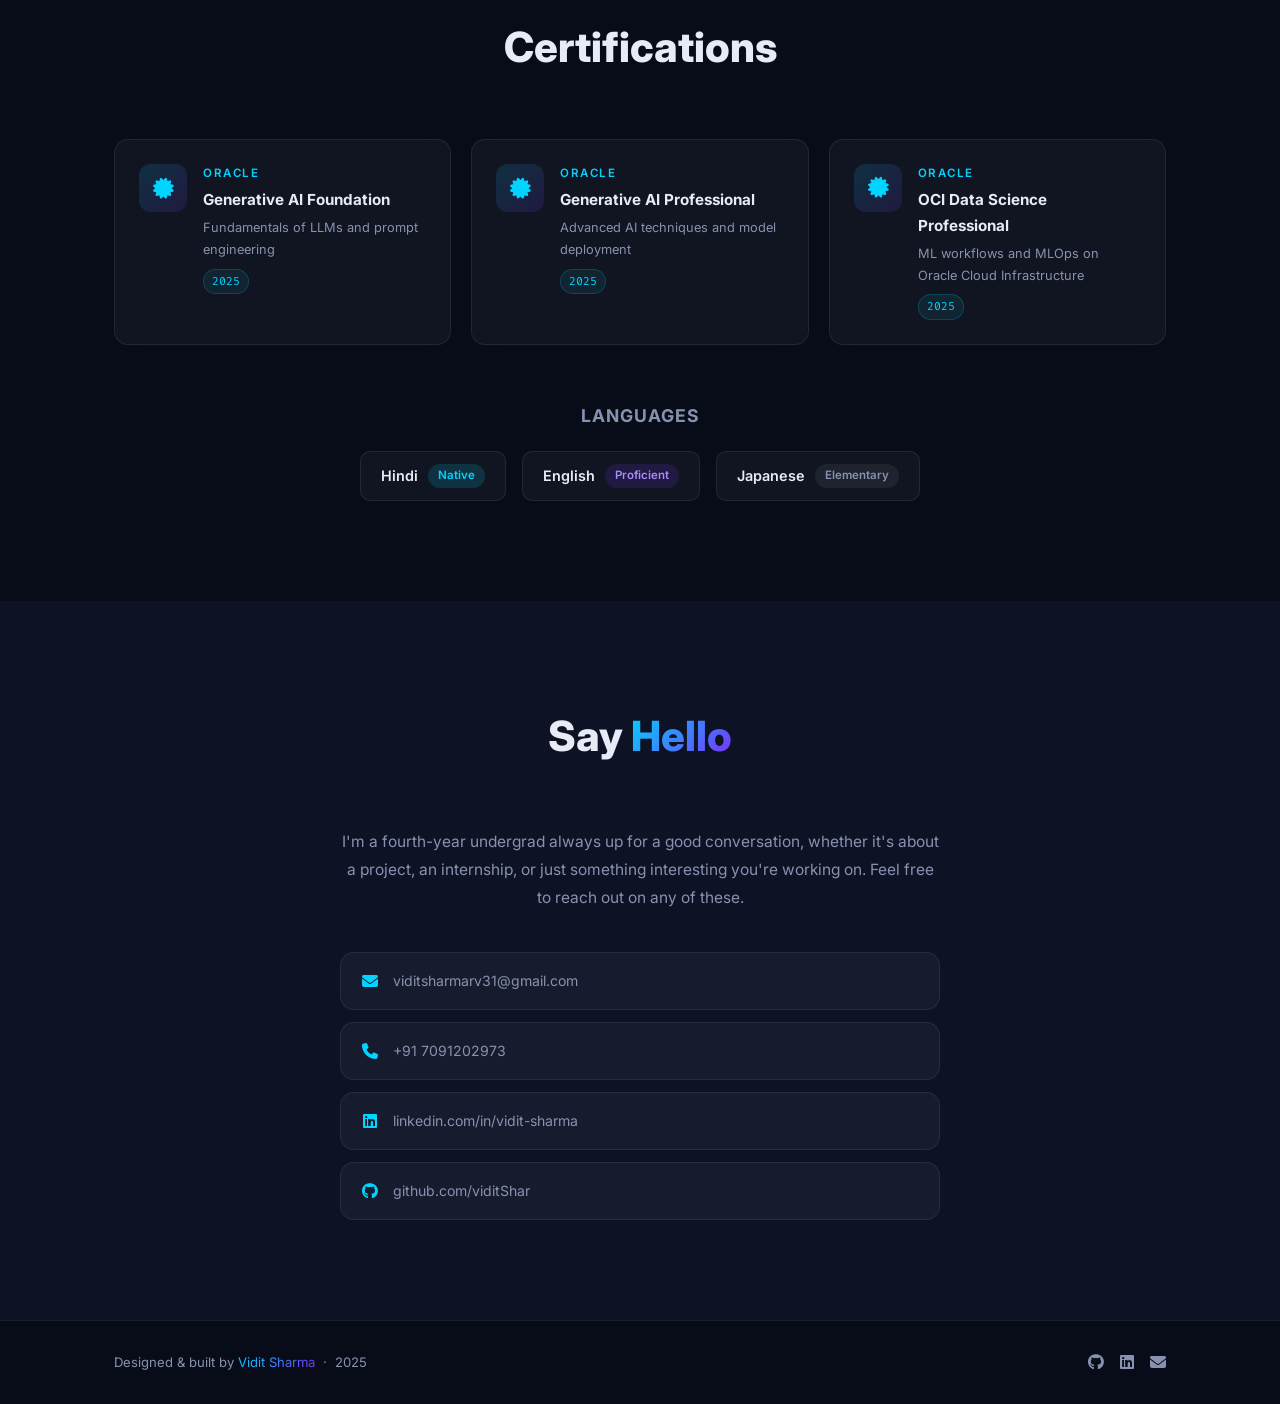
==== commit 10927e0f: "LinkedIn profile link edited" ====
--- a/index.html
+++ b/index.html
@@ -46,7 +46,7 @@
       </div>
       <div class="hero-socials">
         <a href="https://github.com/viditShar" target="_blank" rel="noopener" aria-label="GitHub"><i class="fab fa-github"></i></a>
-        <a href="https://linkedin.com/in/vidit-sharma" target="_blank" rel="noopener" aria-label="LinkedIn"><i class="fab fa-linkedin"></i></a>
+        <a href="https://www.linkedin.com/in/vidit-sharma-0b4bb02a3/" target="_blank" rel="noopener" aria-label="LinkedIn"><i class="fab fa-linkedin"></i></a>
         <a href="mailto:viditsharmarv31@gmail.com" aria-label="Email"><i class="fas fa-envelope"></i></a>
       </div>
     </div>
